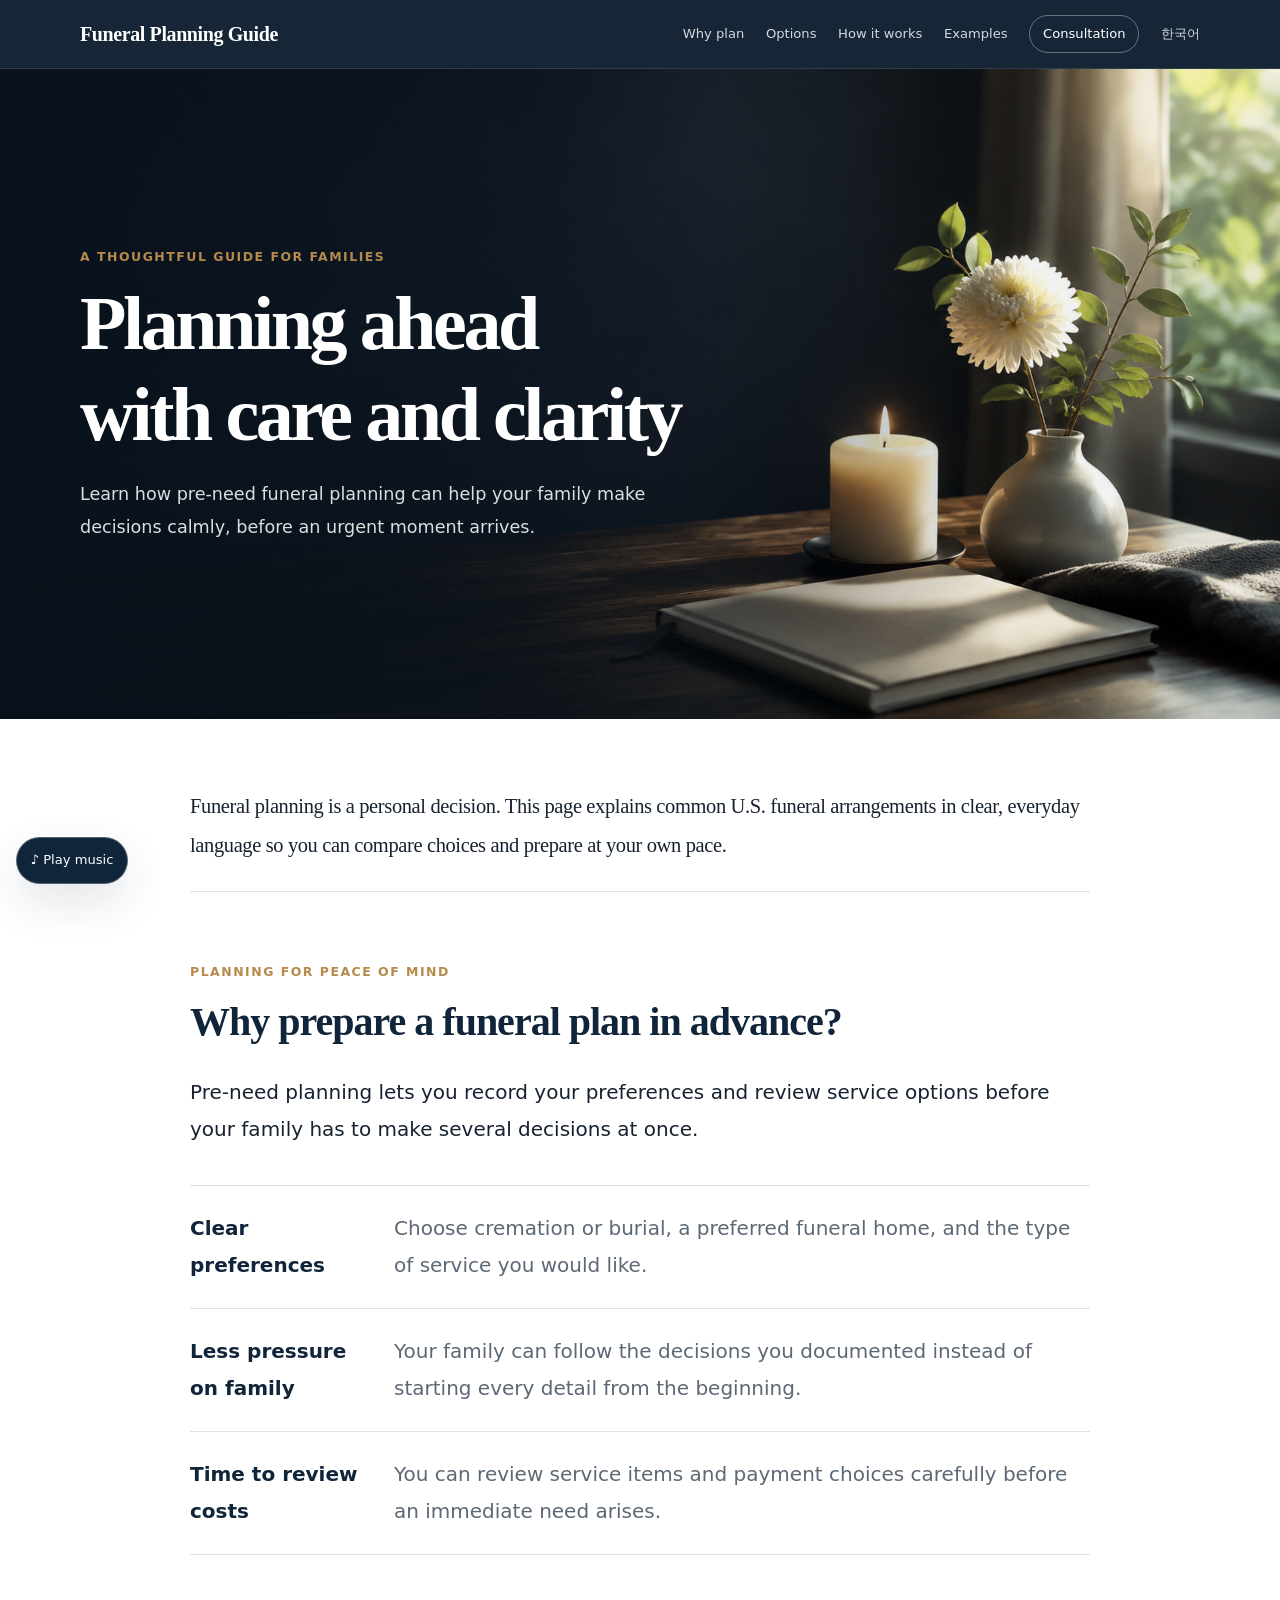
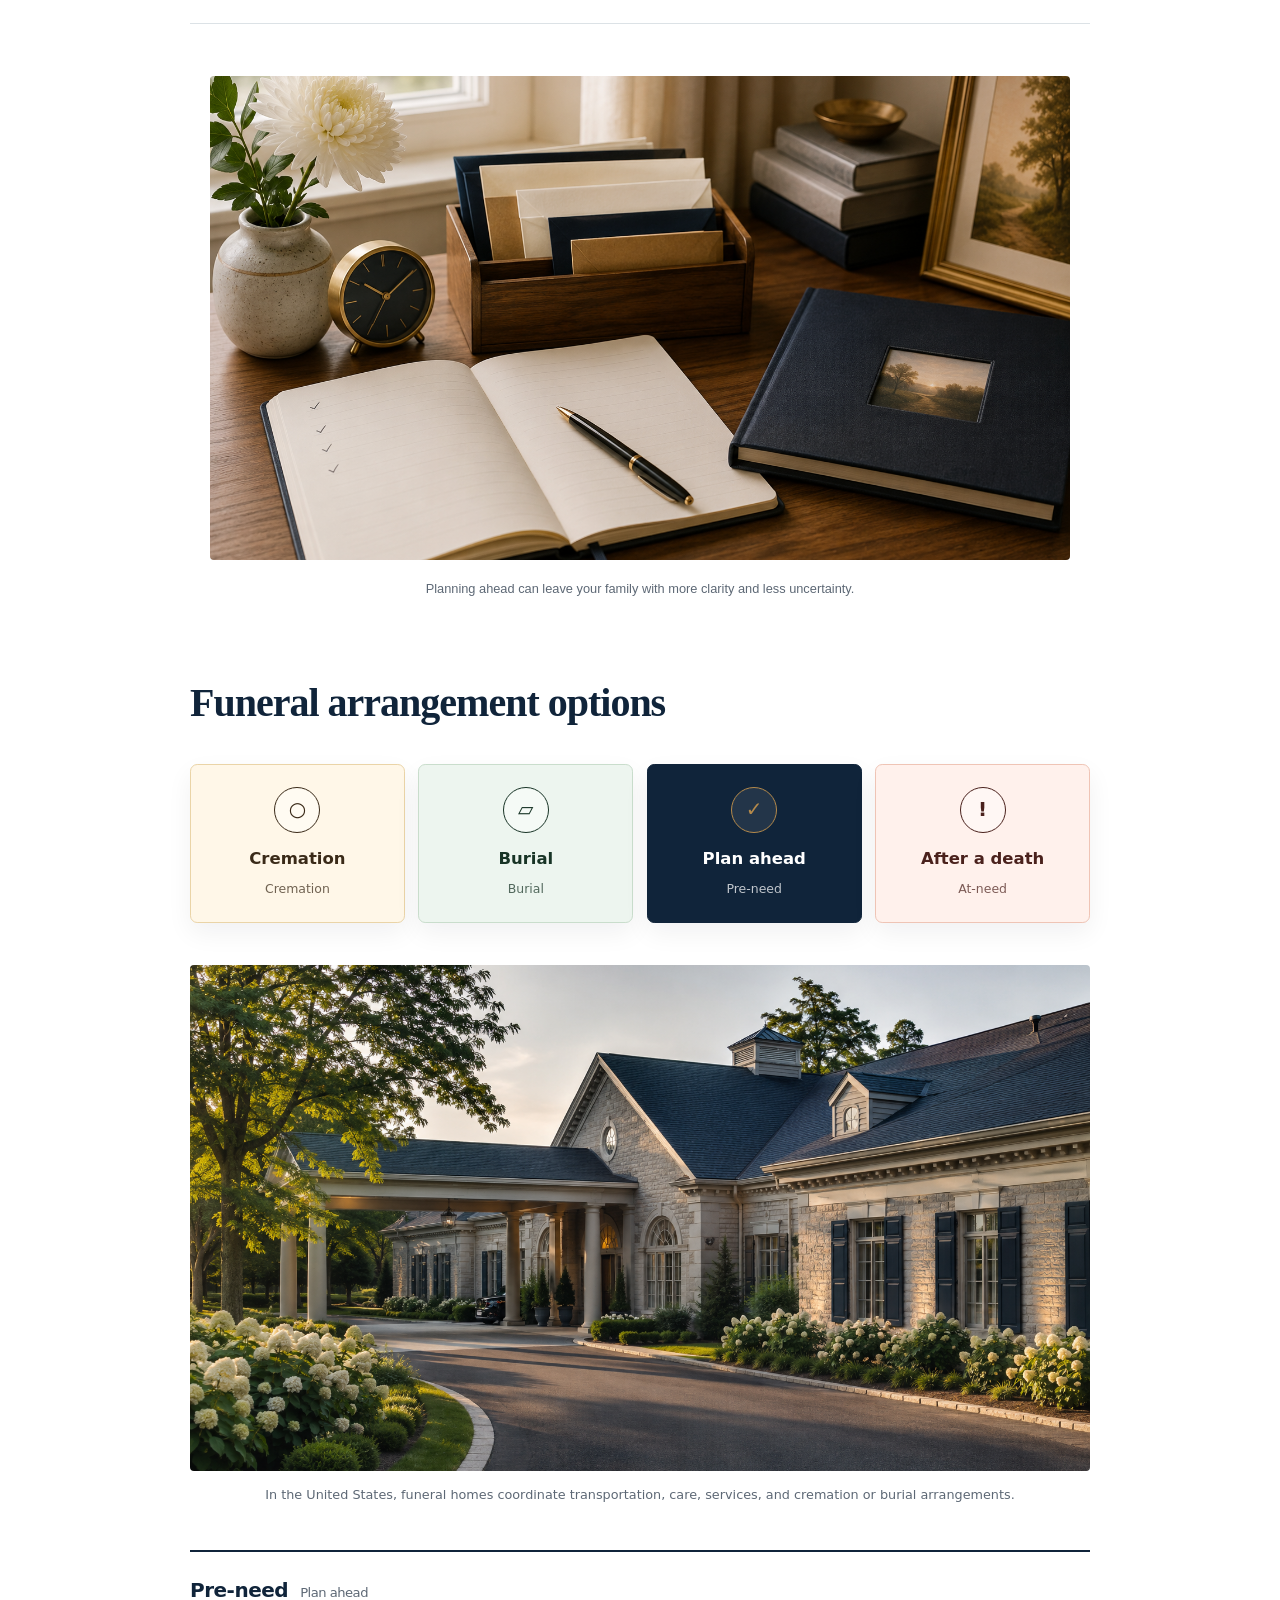
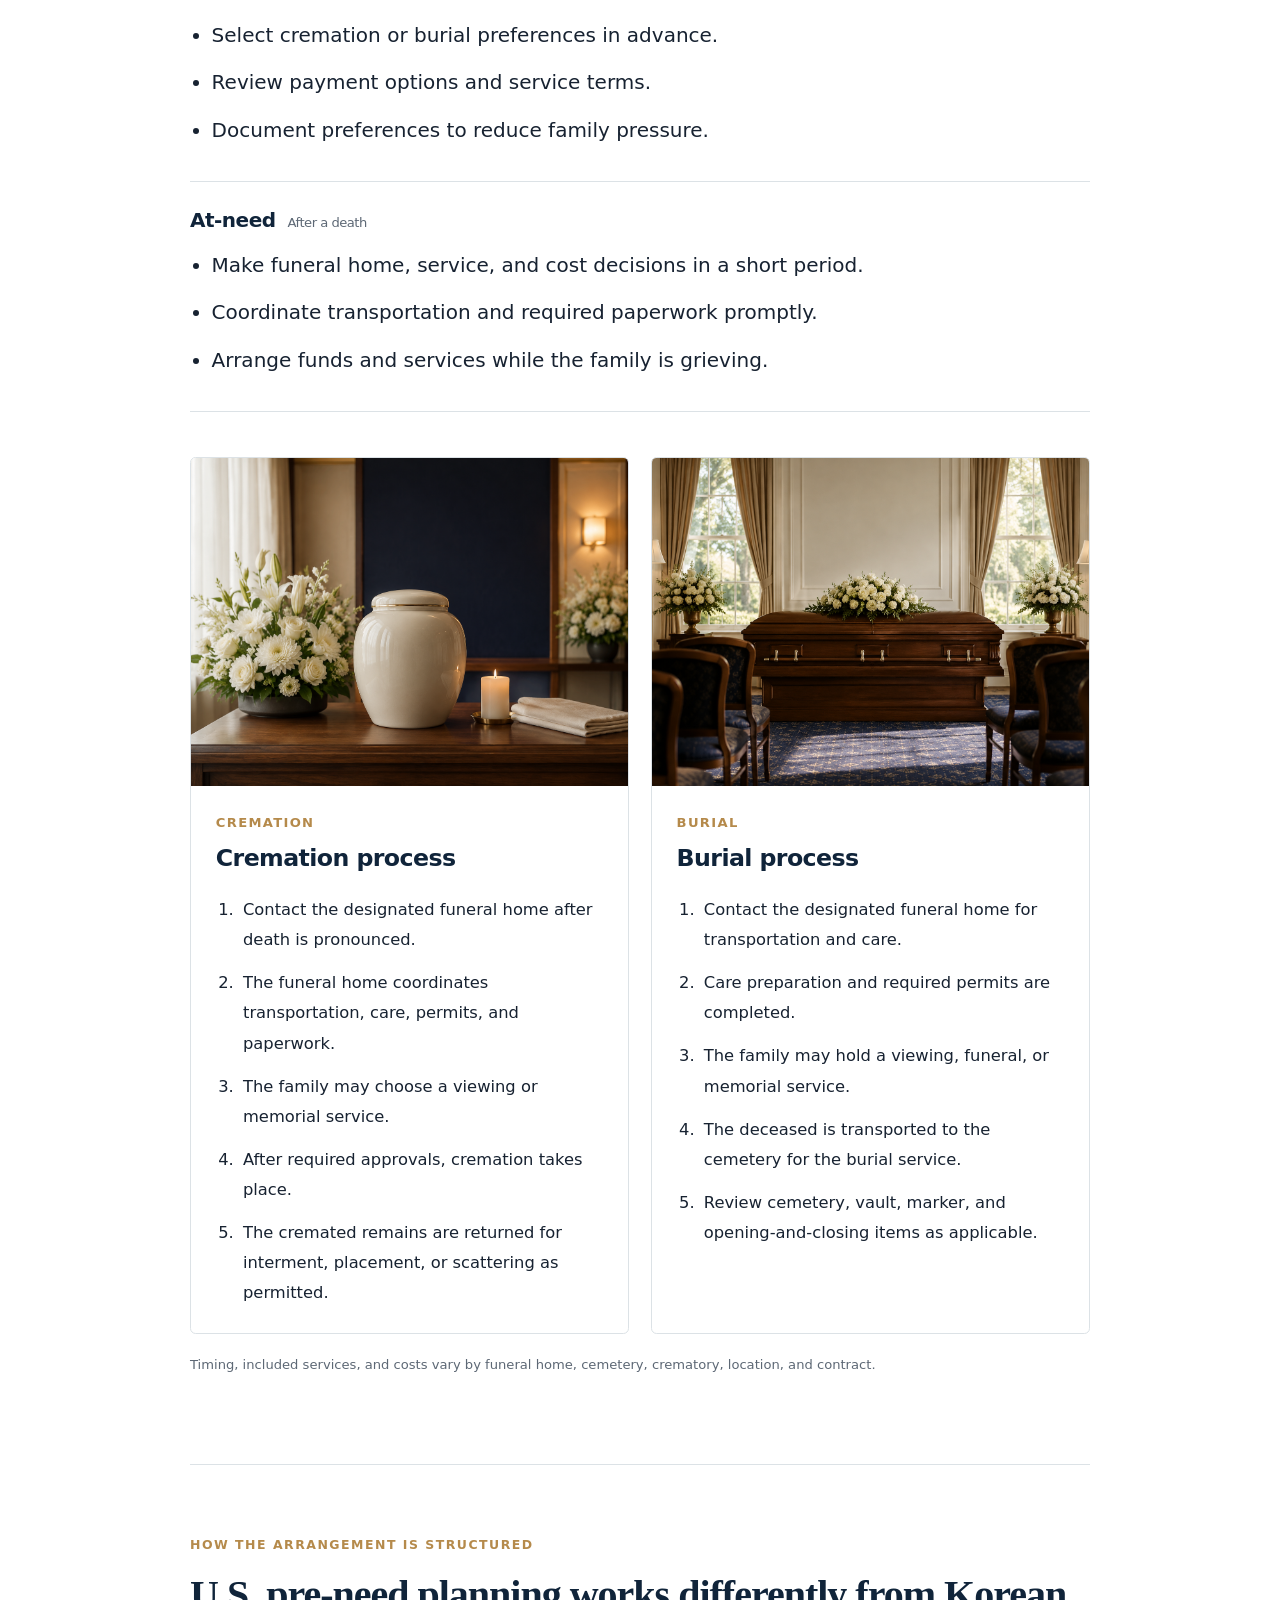
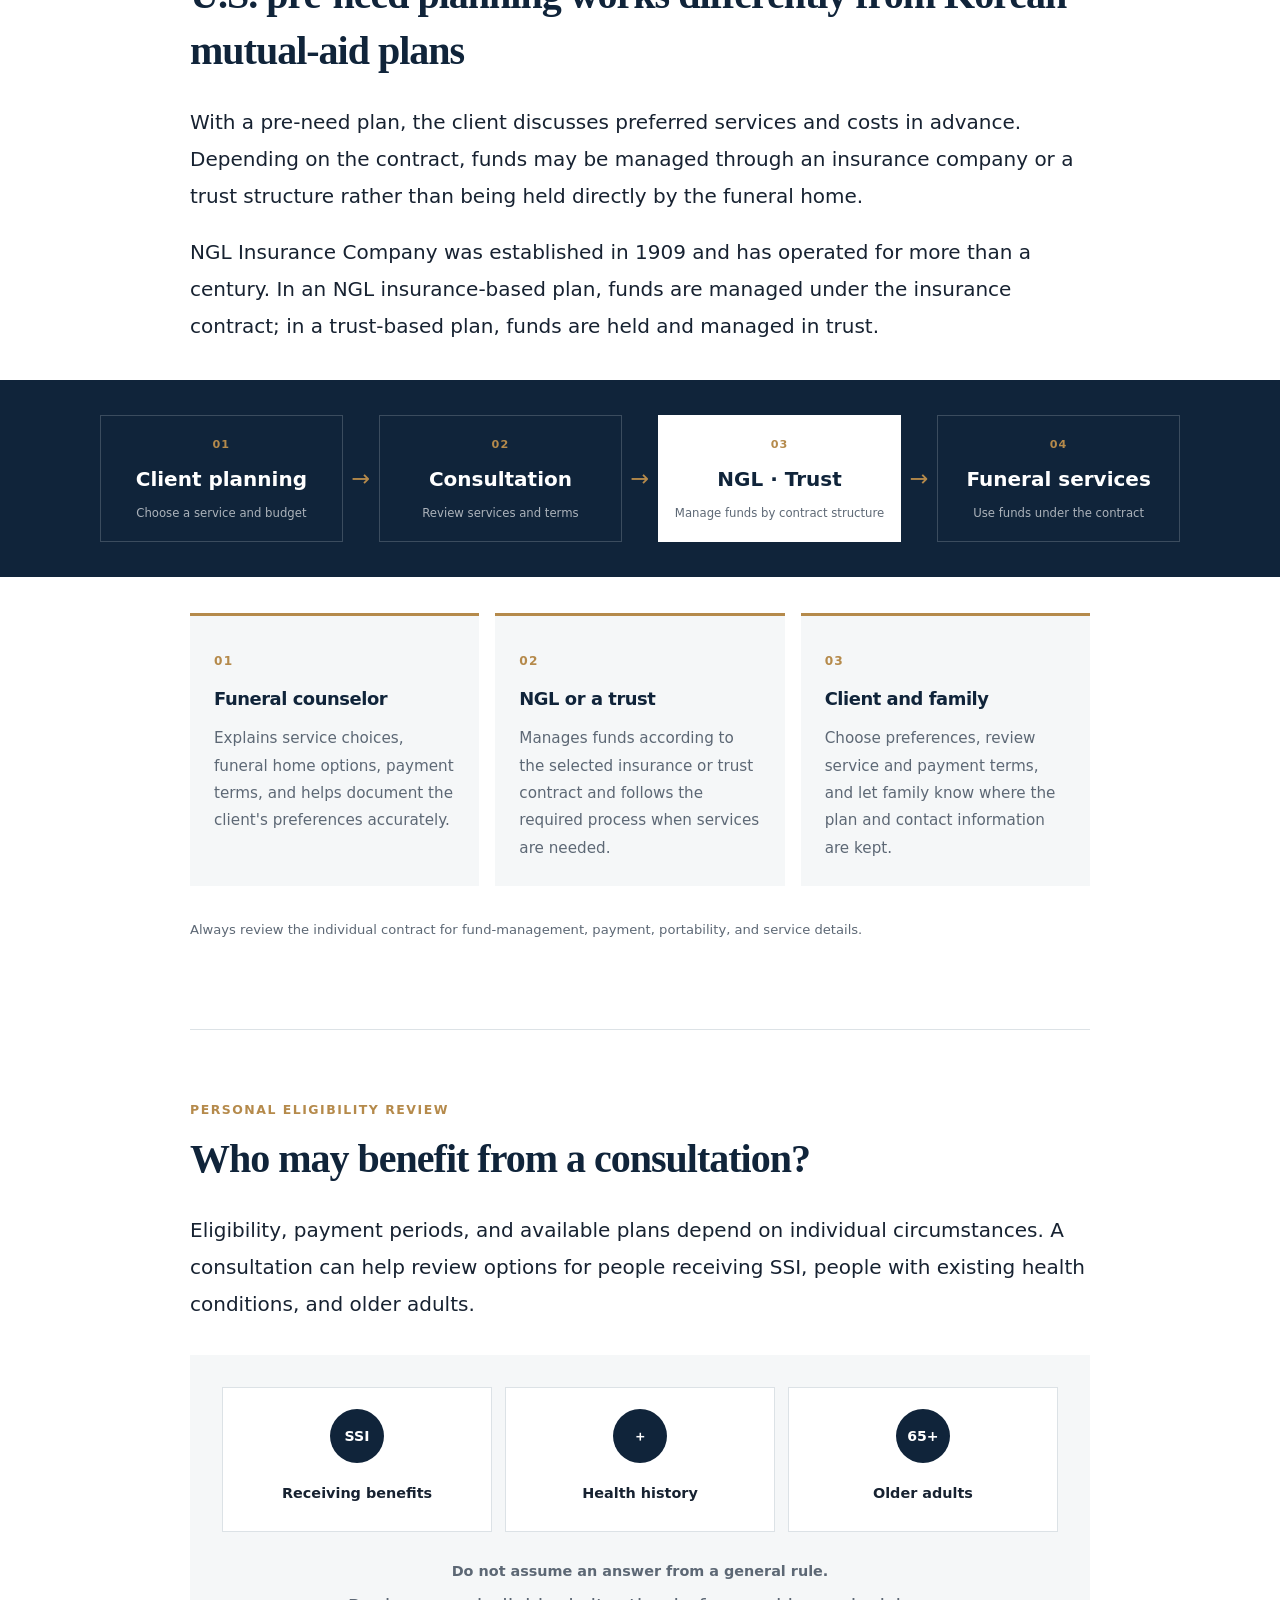
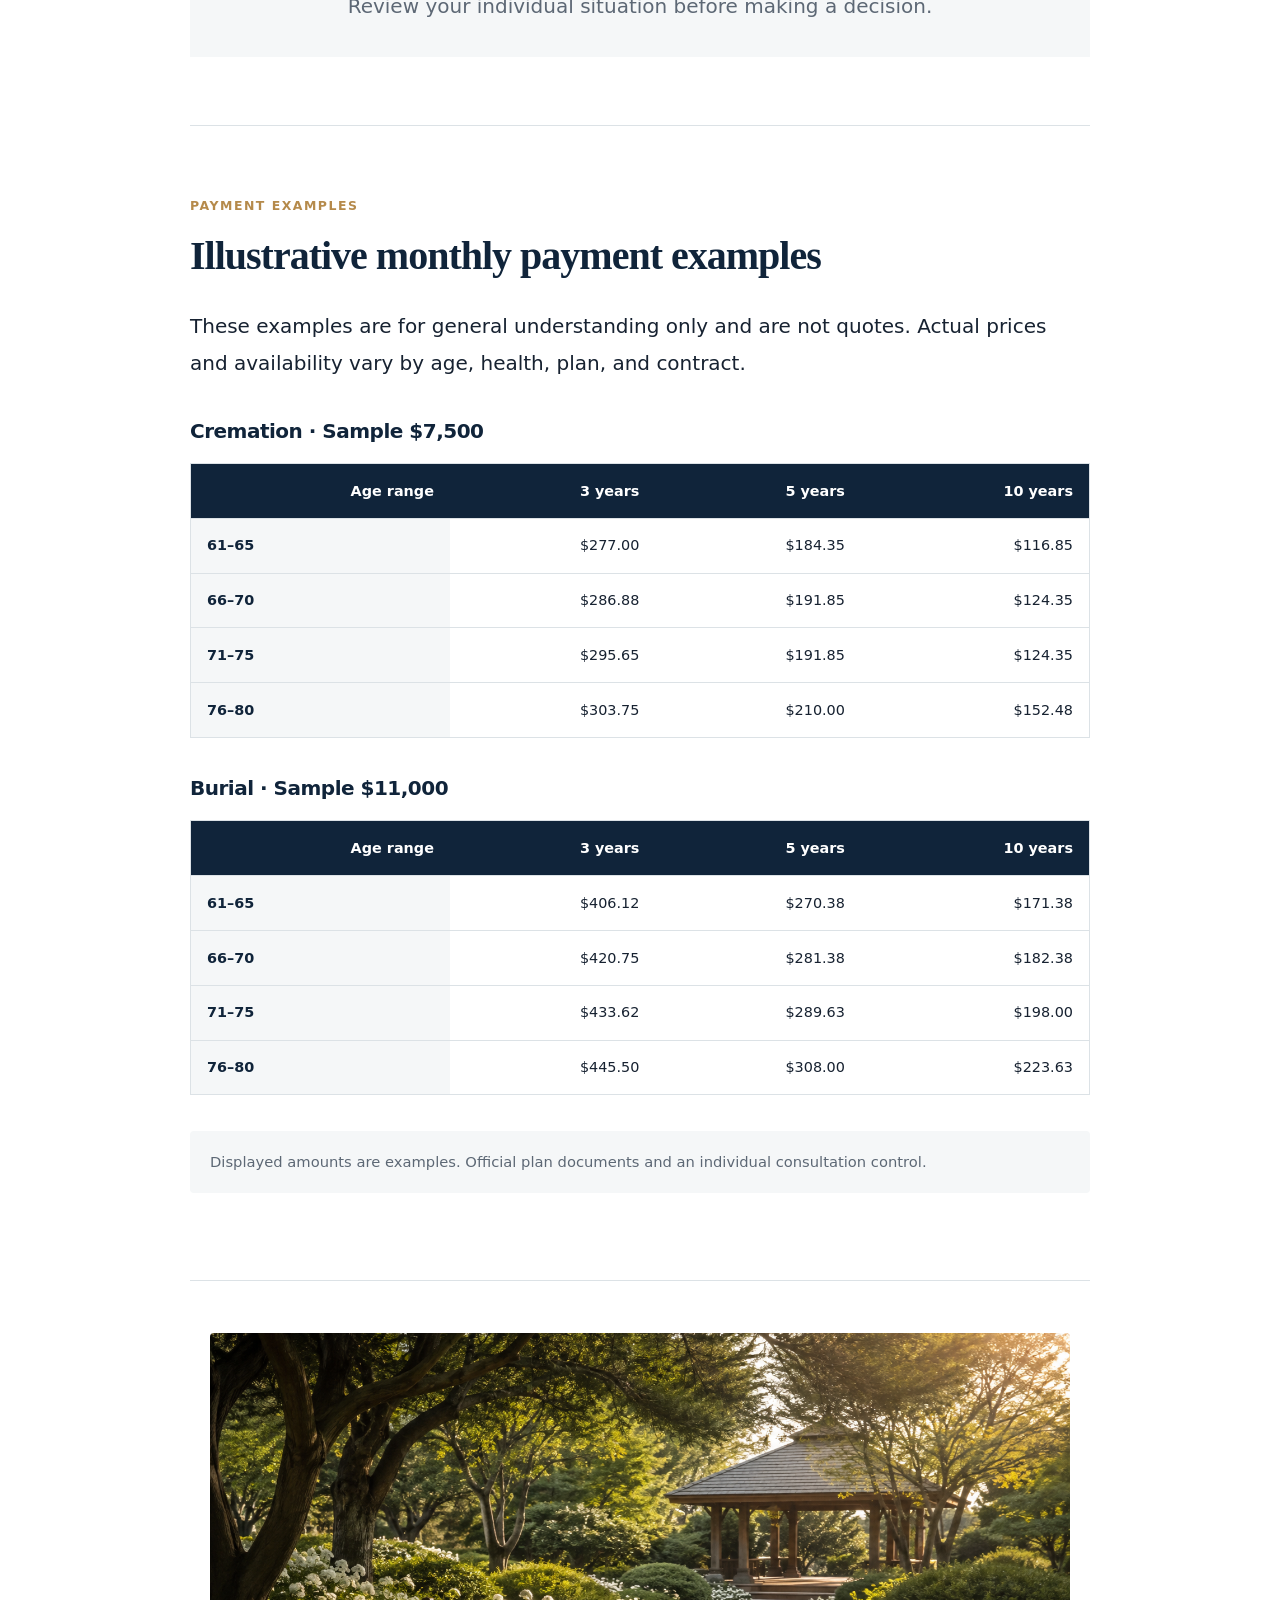
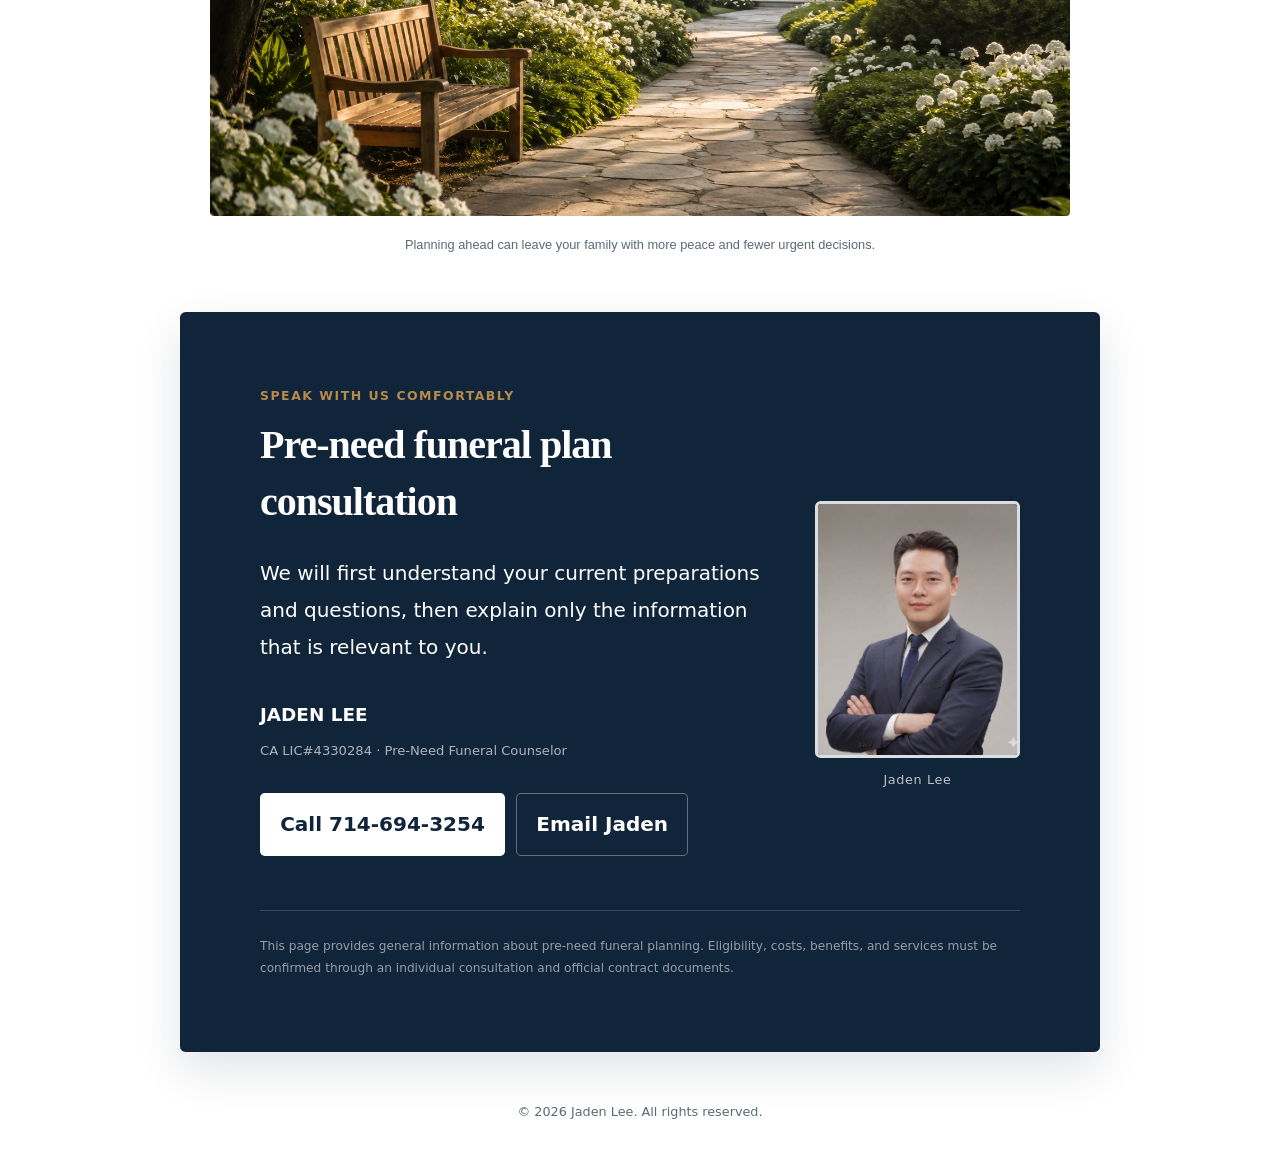
==== en/index.html @ 2730cc13 "Add files via upload" ====
<!doctype html>
<html lang="en">
<head>
  <meta charset="utf-8">
  <meta name="viewport" content="width=device-width, initial-scale=1">
  <meta name="description" content="A clear guide to pre-need funeral planning in the United States: options, process, estimated costs, and consultation.">
  <title>Pre-Need Funeral Planning Guide</title>
  <link rel="preconnect" href="https://fonts.googleapis.com">
  <link rel="preconnect" href="https://fonts.gstatic.com" crossorigin>
  <link href="https://fonts.googleapis.com/css2?family=Noto+Sans:wght@400;500;600;700&family=Noto+Serif:wght@600;700&display=swap" rel="stylesheet">
  <link rel="stylesheet" href="../assets/css/style.css">
  <script src="../assets/js/main.js" defer></script>
</head>
<body>
  <a class="skip-link" href="#main-content">Skip to content</a>
  <header class="site-header" data-header>
    <div class="header-inner">
      <a class="brand" href="#top" aria-label="Funeral planning guide home">Funeral Planning Guide</a>
      <button class="menu-button" type="button" aria-expanded="false" aria-controls="site-nav" data-menu-button><span class="sr-only">Open menu</span><span></span><span></span><span></span></button>
      <nav id="site-nav" class="site-nav" aria-label="Main navigation" data-nav>
        <a href="#why-prepare">Why plan</a><a href="#how-it-works">Options</a><a href="#system">How it works</a><a href="#pricing">Examples</a><a class="nav-contact" href="#contact">Consultation</a><a href="../" lang="ko">한국어</a>
      </nav>
    </div>
  </header>
  <main id="main-content">
    <article>
      <header class="hero" id="top">
        <img src="../assets/images/hero-remembrance.png" alt="A quiet tree-lined path in warm morning light">
        <div class="hero-shade"></div>
        <div class="hero-content"><p class="eyebrow">A thoughtful guide for families</p><h1>Planning ahead<br>with care and clarity</h1><p>Learn how pre-need funeral planning can help your family make decisions calmly, before an urgent moment arrives.</p></div>
      </header>
      <div class="article-body">
        <section class="intro"><p>Funeral planning is a personal decision. This page explains common U.S. funeral arrangements in clear, everyday language so you can compare choices and prepare at your own pace.</p></section>
        <section id="why-prepare" aria-labelledby="why-title">
          <p class="section-kicker">Planning for peace of mind</p><h2 id="why-title">Why prepare a funeral plan in advance?</h2>
          <p>Pre-need planning lets you record your preferences and review service options before your family has to make several decisions at once.</p>
          <div class="reason-list"><div><strong>Clear preferences</strong><p>Choose cremation or burial, a preferred funeral home, and the type of service you would like.</p></div><div><strong>Less pressure on family</strong><p>Your family can follow the decisions you documented instead of starting every detail from the beginning.</p></div><div><strong>Time to review costs</strong><p>You can review service items and payment choices carefully before an immediate need arises.</p></div></div>
        </section>
        <figure class="feature-image"><img src="../assets/images/planning-symbol.png" alt="A peaceful symbolic image representing thoughtful advance planning"><figcaption>Planning ahead can leave your family with more clarity and less uncertainty.</figcaption></figure>
        <section id="how-it-works" aria-labelledby="options-title">
          <h2 id="options-title">Funeral arrangement options</h2>
          <div class="method-visual" aria-label="Cremation, burial, pre-need, and at-need topics"><div class="method-item method-cremation"><span class="method-icon">○</span><strong>Cremation</strong><small>Cremation</small></div><div class="method-item method-burial"><span class="method-icon">▱</span><strong>Burial</strong><small>Burial</small></div><div class="method-item method-preneed"><span class="method-icon">✓</span><strong>Plan ahead</strong><small>Pre-need</small></div><div class="method-item method-atneed"><span class="method-icon">!</span><strong>After a death</strong><small>At-need</small></div></div>
          <figure class="section-image"><img src="../assets/images/funeral-home.png" alt="A U.S. funeral home exterior"><figcaption>In the United States, funeral homes coordinate transportation, care, services, and cremation or burial arrangements.</figcaption></figure>
          <div class="comparison" role="group" aria-label="Pre-need and at-need comparison"><div><h3>Pre-need <span>Plan ahead</span></h3><ul><li>Select cremation or burial preferences in advance.</li><li>Review payment options and service terms.</li><li>Document preferences to reduce family pressure.</li></ul></div><div><h3>At-need <span>After a death</span></h3><ul><li>Make funeral home, service, and cost decisions in a short period.</li><li>Coordinate transportation and required paperwork promptly.</li><li>Arrange funds and services while the family is grieving.</li></ul></div></div>
          <div class="service-options" aria-label="Cremation and burial procedures"><article class="service-card"><img src="../assets/images/cremation.png" alt="An urn with white flowers and candles"><div class="service-card-body"><p class="service-type">Cremation</p><h3>Cremation process</h3><ol class="procedure-list"><li>Contact the designated funeral home after death is pronounced.</li><li>The funeral home coordinates transportation, care, permits, and paperwork.</li><li>The family may choose a viewing or memorial service.</li><li>After required approvals, cremation takes place.</li><li>The cremated remains are returned for interment, placement, or scattering as permitted.</li></ol></div></article><article class="service-card"><img src="../assets/images/burial.png" alt="A funeral service room prepared for burial"><div class="service-card-body"><p class="service-type">Burial</p><h3>Burial process</h3><ol class="procedure-list"><li>Contact the designated funeral home for transportation and care.</li><li>Care preparation and required permits are completed.</li><li>The family may hold a viewing, funeral, or memorial service.</li><li>The deceased is transported to the cemetery for the burial service.</li><li>Review cemetery, vault, marker, and opening-and-closing items as applicable.</li></ol></div></article></div>
          <p class="source-note">Timing, included services, and costs vary by funeral home, cemetery, crematory, location, and contract.</p>
        </section>
        <section id="system" aria-labelledby="system-title">
          <p class="section-kicker">How the arrangement is structured</p><h2 id="system-title">U.S. pre-need planning works differently from Korean mutual-aid plans</h2>
          <p>With a pre-need plan, the client discusses preferred services and costs in advance. Depending on the contract, funds may be managed through an insurance company or a trust structure rather than being held directly by the funeral home.</p><p>NGL Insurance Company was established in 1909 and has operated for more than a century. In an NGL insurance-based plan, funds are managed under the insurance contract; in a trust-based plan, funds are held and managed in trust.</p>
          <div class="fund-flow" role="img" aria-label="Client planning, consultation, fund management, and funeral service flow"><div><span>01</span><strong>Client planning</strong><small>Choose a service and budget</small></div><i aria-hidden="true">→</i><div><span>02</span><strong>Consultation</strong><small>Review services and terms</small></div><i aria-hidden="true">→</i><div class="fund-center"><span>03</span><strong>NGL · Trust</strong><small>Manage funds by contract structure</small></div><i aria-hidden="true">→</i><div><span>04</span><strong>Funeral services</strong><small>Use funds under the contract</small></div></div>
          <div class="role-grid"><article><span>01</span><h3>Funeral counselor</h3><p>Explains service choices, funeral home options, payment terms, and helps document the client's preferences accurately.</p></article><article><span>02</span><h3>NGL or a trust</h3><p>Manages funds according to the selected insurance or trust contract and follows the required process when services are needed.</p></article><article><span>03</span><h3>Client and family</h3><p>Choose preferences, review service and payment terms, and let family know where the plan and contact information are kept.</p></article></div>
          <p class="source-note">Always review the individual contract for fund-management, payment, portability, and service details.</p>
        </section>
        <section id="eligibility" aria-labelledby="eligibility-title"><p class="section-kicker">Personal eligibility review</p><h2 id="eligibility-title">Who may benefit from a consultation?</h2><p>Eligibility, payment periods, and available plans depend on individual circumstances. A consultation can help review options for people receiving SSI, people with existing health conditions, and older adults.</p><div class="eligibility-visual"><div><span>SSI</span><strong>Receiving benefits</strong></div><div><span>＋</span><strong>Health history</strong></div><div><span>65+</span><strong>Older adults</strong></div><p><strong>Do not assume an answer from a general rule.</strong><br>Review your individual situation before making a decision.</p></div></section>
        <section id="pricing" aria-labelledby="pricing-title"><p class="section-kicker">Payment examples</p><h2 id="pricing-title">Illustrative monthly payment examples</h2><p>These examples are for general understanding only and are not quotes. Actual prices and availability vary by age, health, plan, and contract.</p><h3>Cremation · Sample $7,500</h3><div class="table-scroll"><table><thead><tr><th>Age range</th><th>3 years</th><th>5 years</th><th>10 years</th></tr></thead><tbody><tr><th>61–65</th><td>$277.00</td><td>$184.35</td><td>$116.85</td></tr><tr><th>66–70</th><td>$286.88</td><td>$191.85</td><td>$124.35</td></tr><tr><th>71–75</th><td>$295.65</td><td>$191.85</td><td>$124.35</td></tr><tr><th>76–80</th><td>$303.75</td><td>$210.00</td><td>$152.48</td></tr></tbody></table></div><h3>Burial · Sample $11,000</h3><div class="table-scroll"><table><thead><tr><th>Age range</th><th>3 years</th><th>5 years</th><th>10 years</th></tr></thead><tbody><tr><th>61–65</th><td>$406.12</td><td>$270.38</td><td>$171.38</td></tr><tr><th>66–70</th><td>$420.75</td><td>$281.38</td><td>$182.38</td></tr><tr><th>71–75</th><td>$433.62</td><td>$289.63</td><td>$198.00</td></tr><tr><th>76–80</th><td>$445.50</td><td>$308.00</td><td>$223.63</td></tr></tbody></table></div><p class="disclaimer">Displayed amounts are examples. Official plan documents and an individual consultation control.</p></section>
        <figure class="feature-image feature-image--closing"><img src="../assets/images/closing-garden.png" alt="A peaceful garden path and bench"><figcaption>Planning ahead can leave your family with more peace and fewer urgent decisions.</figcaption></figure>
        <section class="contact" id="contact" aria-labelledby="contact-title"><div class="contact-layout"><div class="contact-copy"><p class="section-kicker">Speak with us comfortably</p><h2 id="contact-title">Pre-need funeral plan consultation</h2><p>We will first understand your current preparations and questions, then explain only the information that is relevant to you.</p><p class="contact-name"><strong>JADEN LEE</strong><br><span>CA LIC#4330284 · Pre-Need Funeral Counselor</span></p><div class="contact-actions"><a class="button primary" href="tel:+17146943254">Call 714-694-3254</a><a class="button secondary" href="mailto:kincaredesk@gmail.com" data-email-action>Email Jaden</a></div><p class="contact-feedback" data-contact-feedback aria-live="polite"></p></div><figure class="agent-profile"><img src="../assets/images/profile-jaden.png" alt="Pre-need funeral counselor Jaden Lee"><figcaption>Jaden Lee</figcaption></figure></div><p class="legal">This page provides general information about pre-need funeral planning. Eligibility, costs, benefits, and services must be confirmed through an individual consultation and official contract documents.</p></section>
      </div>
    </article>
  </main>
  <footer class="site-footer"><p>© <span data-year></span> Jaden Lee. All rights reserved.</p></footer>
  <audio data-background-music preload="metadata" loop autoplay><source src="../assets/audio/background-music.mp3" type="audio/mpeg"></audio>
  <button class="music-toggle" type="button" data-music-toggle aria-pressed="false">♪ Play music</button><p class="music-feedback" data-music-feedback aria-live="polite"></p><button class="to-top" type="button" aria-label="Back to top" data-to-top>↑</button>
</body>
</html>
---- assets/css/style.css ----
:root {
  --ink: #172231;
  --muted: #5d6875;
  --navy: #10243a;
  --navy-soft: #1c3953;
  --gold: #b58a4b;
  --gold-pale: #f3eadc;
  --paper: #ffffff;
  --wash: #f5f7f8;
  --line: #dce2e6;
  --max: 900px;
  --shadow: 0 18px 45px rgba(16, 36, 58, .12);
}

* { box-sizing: border-box; }
html { scroll-behavior: smooth; scroll-padding-top: 84px; }
body {
  margin: 0;
  color: var(--ink);
  background: var(--paper);
  font-family: "Noto Sans KR", system-ui, sans-serif;
  font-size: 20px;
  line-height: 1.85;
  word-break: keep-all;
}
img { display: block; max-width: 100%; }
a { color: inherit; }
button, a { -webkit-tap-highlight-color: transparent; }
.sr-only {
  position: absolute;
  width: 1px;
  height: 1px;
  padding: 0;
  margin: -1px;
  overflow: hidden;
  clip: rect(0, 0, 0, 0);
  white-space: nowrap;
  border: 0;
}
.skip-link {
  position: fixed;
  left: 1rem;
  top: -5rem;
  z-index: 100;
  padding: .7rem 1rem;
  color: #fff;
  background: var(--navy);
  border-radius: .4rem;
}
.skip-link:focus { top: 1rem; }

.site-header {
  position: sticky;
  top: 0;
  z-index: 50;
  color: #fff;
  background: rgba(13, 30, 47, .96);
  border-bottom: 1px solid rgba(255, 255, 255, .1);
  backdrop-filter: blur(12px);
}
.header-inner {
  display: flex;
  align-items: center;
  justify-content: space-between;
  width: min(1120px, calc(100% - 40px));
  min-height: 68px;
  margin: 0 auto;
}
.brand {
  font-family: "Noto Serif KR", serif;
  font-weight: 700;
  text-decoration: none;
  letter-spacing: -.02em;
}
.site-nav { display: flex; align-items: center; gap: 1.35rem; }
.site-nav a { color: rgba(255, 255, 255, .82); font-size: .82rem; text-decoration: none; }
.site-nav a:hover, .site-nav a:focus-visible { color: #fff; }
.site-nav .nav-contact { padding: .35rem .8rem; color: #fff; border: 1px solid rgba(255,255,255,.35); border-radius: 999px; }
.menu-button { display: none; }

.hero {
  position: relative;
  min-height: 650px;
  display: grid;
  align-items: center;
  overflow: hidden;
  color: #fff;
  background: var(--navy);
}
.hero > img, .hero-shade { position: absolute; inset: 0; width: 100%; height: 100%; }
.hero > img { object-fit: cover; object-position: center; }
.hero-shade { background: linear-gradient(90deg, rgba(7, 18, 29, .84) 0%, rgba(7, 18, 29, .68) 42%, rgba(7, 18, 29, .05) 78%); }
.hero-content { position: relative; z-index: 1; width: min(1120px, calc(100% - 40px)); margin: 0 auto; }
.hero-content h1 {
  max-width: 700px;
  margin: .25rem 0 1.1rem;
  font-family: "Noto Serif KR", serif;
  font-size: clamp(2.75rem, 6vw, 4.75rem);
  line-height: 1.2;
  letter-spacing: -.045em;
}
.hero-content > p:last-child { max-width: 640px; margin: 0; color: rgba(255,255,255,.86); font-size: 1.1rem; line-height: 1.85; }
.eyebrow, .section-kicker { margin: 0 0 .65rem; color: var(--gold); font-size: .78rem; font-weight: 700; letter-spacing: .12em; text-transform: uppercase; }

.article-body { width: min(var(--max), calc(100% - 48px)); margin: 0 auto; }
.intro { margin: 0; padding: 4.25rem 0 .5rem; font-family: "Noto Serif KR", serif; font-size: 1.28rem; line-height: 1.9; letter-spacing: -.018em; }
section { padding: 4.25rem 0; border-bottom: 1px solid var(--line); scroll-margin-top: 92px; }
.hero { scroll-margin-top: 92px; }
h2, h3 { color: var(--navy); letter-spacing: -.025em; }
h2 { margin: 0 0 1.5rem; font-family: "Noto Serif KR", serif; font-size: clamp(2rem, 4vw, 2.5rem); line-height: 1.42; }
h3 { margin: 2.1rem 0 .85rem; font-size: 1.25rem; line-height: 1.55; }
p { margin: 0 0 1.15rem; }
ul, ol { margin: 1.25rem 0; padding-left: 1.35rem; }
li { margin-bottom: .65rem; }

.number-list { list-style: none; padding: 0; counter-reset: item; }
.number-list li { position: relative; padding: 1.15rem 0 1.15rem 3.4rem; border-top: 1px solid var(--line); counter-increment: item; }
.number-list li:last-child { border-bottom: 1px solid var(--line); }
.number-list li::before { content: counter(item, decimal-leading-zero); position: absolute; left: 0; top: 1.05rem; color: var(--gold); font-weight: 700; }
.number-list span { display: block; font-weight: 600; }
.number-list small { display: block; margin-top: .3rem; color: var(--muted); font-size: .88rem; }

.reason-list { margin-top: 2.3rem; }
.reason-list > div { display: grid; grid-template-columns: 180px 1fr; gap: 1.5rem; padding: 1.5rem 0; border-top: 1px solid var(--line); }
.reason-list > div:last-child { border-bottom: 1px solid var(--line); }
.reason-list strong { color: var(--navy); }
.reason-list p { margin: 0; color: var(--muted); }

.feature-image {
  width: min(1040px, calc(100% - 40px));
  margin: 3.25rem auto .5rem;
}
.feature-image img {
  width: 100%;
  aspect-ratio: 16 / 9;
  height: auto;
  object-fit: cover;
  object-position: center;
  border-radius: 4px;
}
.feature-image figcaption {
  max-width: 680px;
  margin: 1.1rem auto 0;
  color: var(--muted);
  font-family: "Noto Sans KR", sans-serif;
  font-size: .8rem;
  line-height: 1.7;
  text-align: center;
}
.feature-image--full { width: min(1040px, calc(100% - 40px)); }
.feature-image--full img { aspect-ratio: 16 / 9; height: auto; }
.section-image { width: 100%; margin: 2.4rem 0 2.8rem; }
.section-image img { width: 100%; aspect-ratio: 16 / 9; object-fit: cover; border-radius: 4px; }
.section-image figcaption { margin: .8rem 0 0; color: var(--muted); font-size: .8rem; line-height: 1.7; text-align: center; }

.comparison { margin-top: 2rem; border-top: 2px solid var(--navy); }
.comparison > div { padding: 1.4rem 0; border-bottom: 1px solid var(--line); }
.comparison h3 { margin: 0 0 .7rem; }
.comparison h3 span { margin-left: .35rem; color: var(--muted); font-size: .82rem; font-weight: 500; }
.comparison ul { margin: 0; }
.method-visual {
  display: grid;
  grid-template-columns: repeat(4, 1fr);
  gap: .85rem;
  margin: 2rem 0 2.6rem;
}
.method-visual > div {
  padding: 1.35rem .8rem;
  text-align: center;
  border: 1px solid transparent;
  border-radius: .45rem;
  box-shadow: 0 10px 26px rgba(5, 23, 42, .06);
}
.method-cremation {
  color: #3a2a18;
  background: #fff7e8;
  border-color: #ead4a7 !important;
}
.method-burial {
  color: #183426;
  background: #edf5ef;
  border-color: #c9ddcc !important;
}
.method-preneed {
  color: #fff;
  background: var(--navy);
  border-color: var(--navy) !important;
}
.method-atneed {
  color: #4a211c;
  background: #fff1ec;
  border-color: #efc4b5 !important;
}
.method-icon {
  display: grid;
  width: 46px;
  height: 46px;
  margin: 0 auto .7rem;
  place-items: center;
  color: currentColor;
  background: rgba(255, 255, 255, .42);
  border: 1.5px solid currentColor;
  border-radius: 50%;
  font-weight: 800;
}
.method-preneed .method-icon {
  color: var(--gold);
  background: rgba(255, 255, 255, .08);
}
.method-visual strong, .method-visual small { display: block; }
.method-visual strong { font-size: 1.03rem; }
.method-visual small { margin-top: .18rem; color: inherit; font-size: .78rem; opacity: .72; }
.method-preneed small { color: rgba(255,255,255,.74); opacity: 1; }
.service-options { display: grid; grid-template-columns: 1fr 1fr; gap: 1.35rem; margin: 2.8rem 0 1.2rem; }
.service-card { overflow: hidden; background: var(--paper); border: 1px solid var(--line); border-radius: .35rem; }
.service-card > img { width: 100%; aspect-ratio: 4 / 3; object-fit: cover; }
.service-card-body { padding: 1.55rem; }
.service-card .service-type { margin: 0 0 .3rem; color: var(--gold); font-size: .82rem; font-weight: 700; letter-spacing: .1em; text-transform: uppercase; }
.service-card h3 { margin: 0 0 1.15rem; font-size: 1.48rem; }
.procedure-list { margin: 0; padding-left: 1.45rem; font-size: 1.02rem; line-height: 1.85; }
.procedure-list li { padding-left: .25rem; margin-bottom: .8rem; }
.procedure-list li:last-child { margin-bottom: 0; }
.callout { margin-top: 3rem; padding: 2rem; background: var(--gold-pale); border-left: 4px solid var(--gold); }
.callout h3 { margin-top: 0; }
.callout p:last-child { margin-bottom: 0; }

.check-list { list-style: none; padding: 0; }
.check-list li { position: relative; padding-left: 1.8rem; }
.check-list li::before { content: "✓"; position: absolute; left: 0; top: 0; color: var(--gold); font-weight: 700; }
.note, .disclaimer { margin-top: 2rem; padding: 1.15rem 1.25rem; color: var(--muted); background: var(--wash); border-radius: .25rem; font-size: .92rem; line-height: 1.75; }
.flow-list { list-style: none; margin: 2rem 0; padding: 0; }
.flow-list li { display: flex; gap: 1rem; padding: 1.3rem 0; border-top: 1px solid var(--line); }
.flow-list li:last-child { border-bottom: 1px solid var(--line); }
.flow-list li > span { display: grid; flex: 0 0 34px; width: 34px; height: 34px; place-items: center; color: #fff; background: var(--navy); border-radius: 50%; font-size: .85rem; font-weight: 700; }
.flow-list strong { display: block; margin-bottom: .2rem; color: var(--navy); }
.flow-list p { margin: 0; color: var(--muted); }
.fund-flow { display: grid; grid-template-columns: 1fr auto 1fr auto 1fr auto 1fr; align-items: stretch; gap: .55rem; margin: 2.2rem calc(50% - 50vw); padding: 2.2rem max(20px, calc((100vw - 1080px) / 2)); color: #fff; background: var(--navy); }
.fund-flow > div { min-width: 0; padding: 1.2rem .75rem; text-align: center; border: 1px solid rgba(255,255,255,.18); }
.fund-flow > i { align-self: center; color: var(--gold); font-size: 1.4rem; font-style: normal; }
.fund-flow span, .fund-flow strong, .fund-flow small { display: block; }
.fund-flow span { color: var(--gold); font-size: .7rem; font-weight: 700; letter-spacing: .1em; }
.fund-flow strong { margin: .35rem 0; }
.fund-flow small { color: rgba(255,255,255,.65); font-size: .73rem; line-height: 1.55; }
.fund-flow .fund-center { color: var(--navy); background: #fff; }
.fund-flow .fund-center small { color: var(--muted); }
.role-grid { display: grid; grid-template-columns: repeat(3, 1fr); gap: 1rem; margin: 2rem 0; }
.role-grid article { padding: 1.5rem; background: var(--wash); border-top: 3px solid var(--gold); }
.role-grid span { color: var(--gold); font-size: .76rem; font-weight: 800; letter-spacing: .1em; }
.role-grid h3 { margin: .55rem 0 .75rem; font-size: 1.12rem; }
.role-grid p { margin: 0; color: var(--muted); font-size: .95rem; line-height: 1.8; }
.source-note { color: var(--muted); font-size: .82rem; }
.eligibility-visual { display: grid; grid-template-columns: repeat(3, 1fr); gap: .8rem; margin-top: 2rem; padding: 2rem; background: var(--wash); }
.eligibility-visual > div { padding: 1.3rem .7rem; text-align: center; background: #fff; border: 1px solid var(--line); }
.eligibility-visual span { display: grid; width: 54px; height: 54px; margin: 0 auto .65rem; place-items: center; color: #fff; background: var(--navy); border-radius: 50%; font-size: .88rem; font-weight: 700; }
.eligibility-visual strong { font-size: .9rem; }
.eligibility-visual p { grid-column: 1 / -1; margin: .4rem 0 0; color: var(--muted); text-align: center; }
.feature-image--closing { margin-bottom: 3.5rem; }

.table-scroll { margin: 1rem 0 2.2rem; overflow-x: auto; border: 1px solid var(--line); }
table { width: 100%; min-width: 620px; border-collapse: collapse; font-size: .9rem; text-align: right; }
th, td { padding: .85rem 1rem; border-bottom: 1px solid var(--line); white-space: nowrap; }
thead th { color: #fff; background: var(--navy); font-weight: 600; }
tbody th { color: var(--navy); background: var(--wash); text-align: left; }
tbody tr:last-child th, tbody tr:last-child td { border-bottom: 0; }
.service-line { display: flex; flex-wrap: wrap; gap: .55rem; margin-top: 2rem; }
.service-line span { padding: .45rem .85rem; color: var(--navy); background: var(--wash); border: 1px solid var(--line); border-radius: 999px; font-size: .9rem; }

.contact { width: min(920px, calc(100vw - 40px)); margin: 2rem 50% 0; padding: 4.5rem min(7vw, 5rem); color: #fff; background: var(--navy); border: 0; border-radius: .35rem; transform: translateX(-50%); box-shadow: var(--shadow); }
.contact h2 { color: #fff; }
.contact > p:not(.section-kicker):not(.legal):not(.contact-name) { color: rgba(255,255,255,.78); }
.contact-layout { display: grid; grid-template-columns: minmax(0, 1fr) 205px; align-items: center; gap: 2.5rem; }
.contact-name { margin-top: 2rem; font-size: 1.15rem; }
.contact-name span { color: rgba(255,255,255,.66); font-size: .82rem; }
.contact-actions { display: flex; flex-wrap: wrap; gap: .7rem; margin: 1.7rem 0 2.3rem; }
.contact-feedback { min-height: 1.45rem; margin: -1.6rem 0 1.2rem; color: rgba(255,255,255,.74); font-size: .82rem; }
.agent-profile { margin: 0; text-align: center; }
.agent-profile img { display: block; width: 100%; aspect-ratio: 4 / 5; object-fit: cover; object-position: center top; border: 3px solid rgba(255,255,255,.85); border-radius: .35rem; }
.agent-profile figcaption { margin-top: .65rem; color: rgba(255,255,255,.72); font-size: .8rem; letter-spacing: .05em; }
.button { display: inline-flex; align-items: center; justify-content: center; min-height: 54px; padding: .75rem 1.2rem; border: 1px solid transparent; border-radius: .3rem; font-weight: 700; text-decoration: none; }
.button.primary { color: var(--navy); background: #fff; }
.button.secondary { color: #fff; border-color: rgba(255,255,255,.35); }
.legal { margin: 0; padding-top: 1.5rem; color: rgba(255,255,255,.56); border-top: 1px solid rgba(255,255,255,.17); font-size: .76rem; }
.site-footer { padding: 3rem 1rem; color: var(--muted); font-size: .8rem; text-align: center; }
.site-footer p { margin: 0; }
.to-top { position: fixed; right: 1rem; bottom: 1rem; z-index: 30; width: 44px; height: 44px; color: #fff; background: var(--navy); border: 0; border-radius: 50%; box-shadow: var(--shadow); cursor: pointer; opacity: 0; pointer-events: none; transform: translateY(8px); transition: .2s ease; }
.to-top.is-visible { opacity: 1; pointer-events: auto; transform: none; }
.music-toggle { position: fixed; left: 1rem; bottom: 1rem; z-index: 30; min-height: 44px; padding: .65rem .85rem; color: #fff; background: var(--navy); border: 1px solid rgba(255,255,255,.28); border-radius: 999px; box-shadow: var(--shadow); cursor: pointer; font: inherit; font-size: .82rem; }
.music-toggle.is-playing { color: var(--navy); background: #fff; border-color: var(--gold); }
.music-feedback { position: fixed; left: 1rem; bottom: 4.2rem; z-index: 30; max-width: min(280px, calc(100vw - 32px)); margin: 0; padding: .55rem .7rem; color: #fff; background: rgba(13,30,47,.92); border-radius: .25rem; font-size: .76rem; line-height: 1.5; opacity: 0; pointer-events: none; transition: opacity .2s ease; }
.music-feedback.is-visible { opacity: 1; }

:focus-visible { outline: 3px solid #d5a75f; outline-offset: 3px; }

@media (max-width: 760px) {
  body { font-size: 19px; line-height: 1.82; }
  .header-inner { width: calc(100% - 32px); }
  .menu-button { display: grid; gap: 4px; padding: .65rem; background: transparent; border: 0; }
  .menu-button span:not(.sr-only) { display: block; width: 22px; height: 2px; background: #fff; transition: .2s ease; }
  .site-nav { position: absolute; left: 0; right: 0; top: 68px; display: none; flex-direction: column; align-items: stretch; gap: 0; padding: .4rem 20px 1rem; background: rgba(13, 30, 47, .98); }
  .site-nav.is-open { display: flex; }
  .site-nav a { padding: .7rem 0; border-bottom: 1px solid rgba(255,255,255,.1); }
  .site-nav .nav-contact { margin-top: .5rem; text-align: center; }
  .hero { min-height: 520px; align-items: end; }
  .hero > img { object-position: 64% center; }
  .hero-shade { background: linear-gradient(0deg, rgba(7,18,29,.93) 0%, rgba(7,18,29,.7) 46%, rgba(7,18,29,.15) 100%); }
  .hero-content { width: calc(100% - 36px); padding-bottom: 3.25rem; }
  .hero-content h1 { font-size: 2.35rem; line-height: 1.3; }
  .hero-content > p:last-child { font-size: 1rem; line-height: 1.82; }
  .article-body { width: calc(100% - 36px); }
  .intro { padding-top: 3.25rem; font-size: 1.15rem; line-height: 1.88; }
  h2 { font-size: 1.85rem; line-height: 1.5; }
  h3 { font-size: 1.18rem; line-height: 1.55; }
  section { padding: 3.25rem 0; }
  .reason-list > div { grid-template-columns: 1fr; gap: .3rem; }
  .feature-image, .feature-image--full { width: calc(100% - 20px); margin-top: 2.75rem; }
  .feature-image img, .feature-image--full img { aspect-ratio: 4 / 3; height: auto; }
  .feature-image figcaption { width: calc(100% - 24px); margin-top: .8rem; font-size: .78rem; line-height: 1.65; }
  .section-image { margin: 2rem 0 2.3rem; }
  .section-image img { aspect-ratio: 4 / 3; }
  .section-image figcaption { font-size: .76rem; }
  .method-visual { grid-template-columns: 1fr 1fr; gap: .75rem; margin: 1.75rem 0 2.15rem; }
  .method-visual > div { padding: 1.18rem .65rem; }
  .method-icon { width: 44px; height: 44px; }
  .fund-flow { grid-template-columns: 1fr; margin-left: -20px; margin-right: -20px; }
  .fund-flow > i { transform: rotate(90deg); text-align: center; }
  .role-grid { grid-template-columns: 1fr; gap: .8rem; }
  .role-grid article { padding: 1.35rem; }
  .eligibility-visual { grid-template-columns: 1fr; padding: 1rem; }
  .eligibility-visual p { grid-column: 1; }
  .number-list li { padding-top: 1.3rem; padding-bottom: 1.3rem; }
  .callout { padding: 1.4rem; }
  .contact { padding: 3rem 1.4rem; }
  .contact-layout { grid-template-columns: 1fr; gap: 1.6rem; }
  .agent-profile { width: min(220px, 68vw); margin: 0 auto; }
  .contact-actions { display: grid; }
  .button { min-height: 58px; font-size: 1rem; }
  .service-line { gap: .65rem; }
  .service-line span { padding: .55rem .9rem; font-size: .88rem; }
  .service-options { grid-template-columns: 1fr; gap: 1.5rem; margin-top: 2.3rem; }
  .service-card-body { padding: 1.35rem; }
  .procedure-list { font-size: 1rem; line-height: 1.85; }
}

@media (max-width: 390px) {
  body { font-size: 18px; }
  .article-body { width: calc(100% - 30px); }
  .hero-content { width: calc(100% - 30px); }
  h2 { font-size: 1.7rem; }
  .contact { width: calc(100vw - 20px); padding: 2.5rem 1.1rem; }
}

@media (prefers-reduced-motion: reduce) {
  html { scroll-behavior: auto; }
  *, *::before, *::after { transition-duration: .01ms !important; animation-duration: .01ms !important; animation-iteration-count: 1 !important; }
}
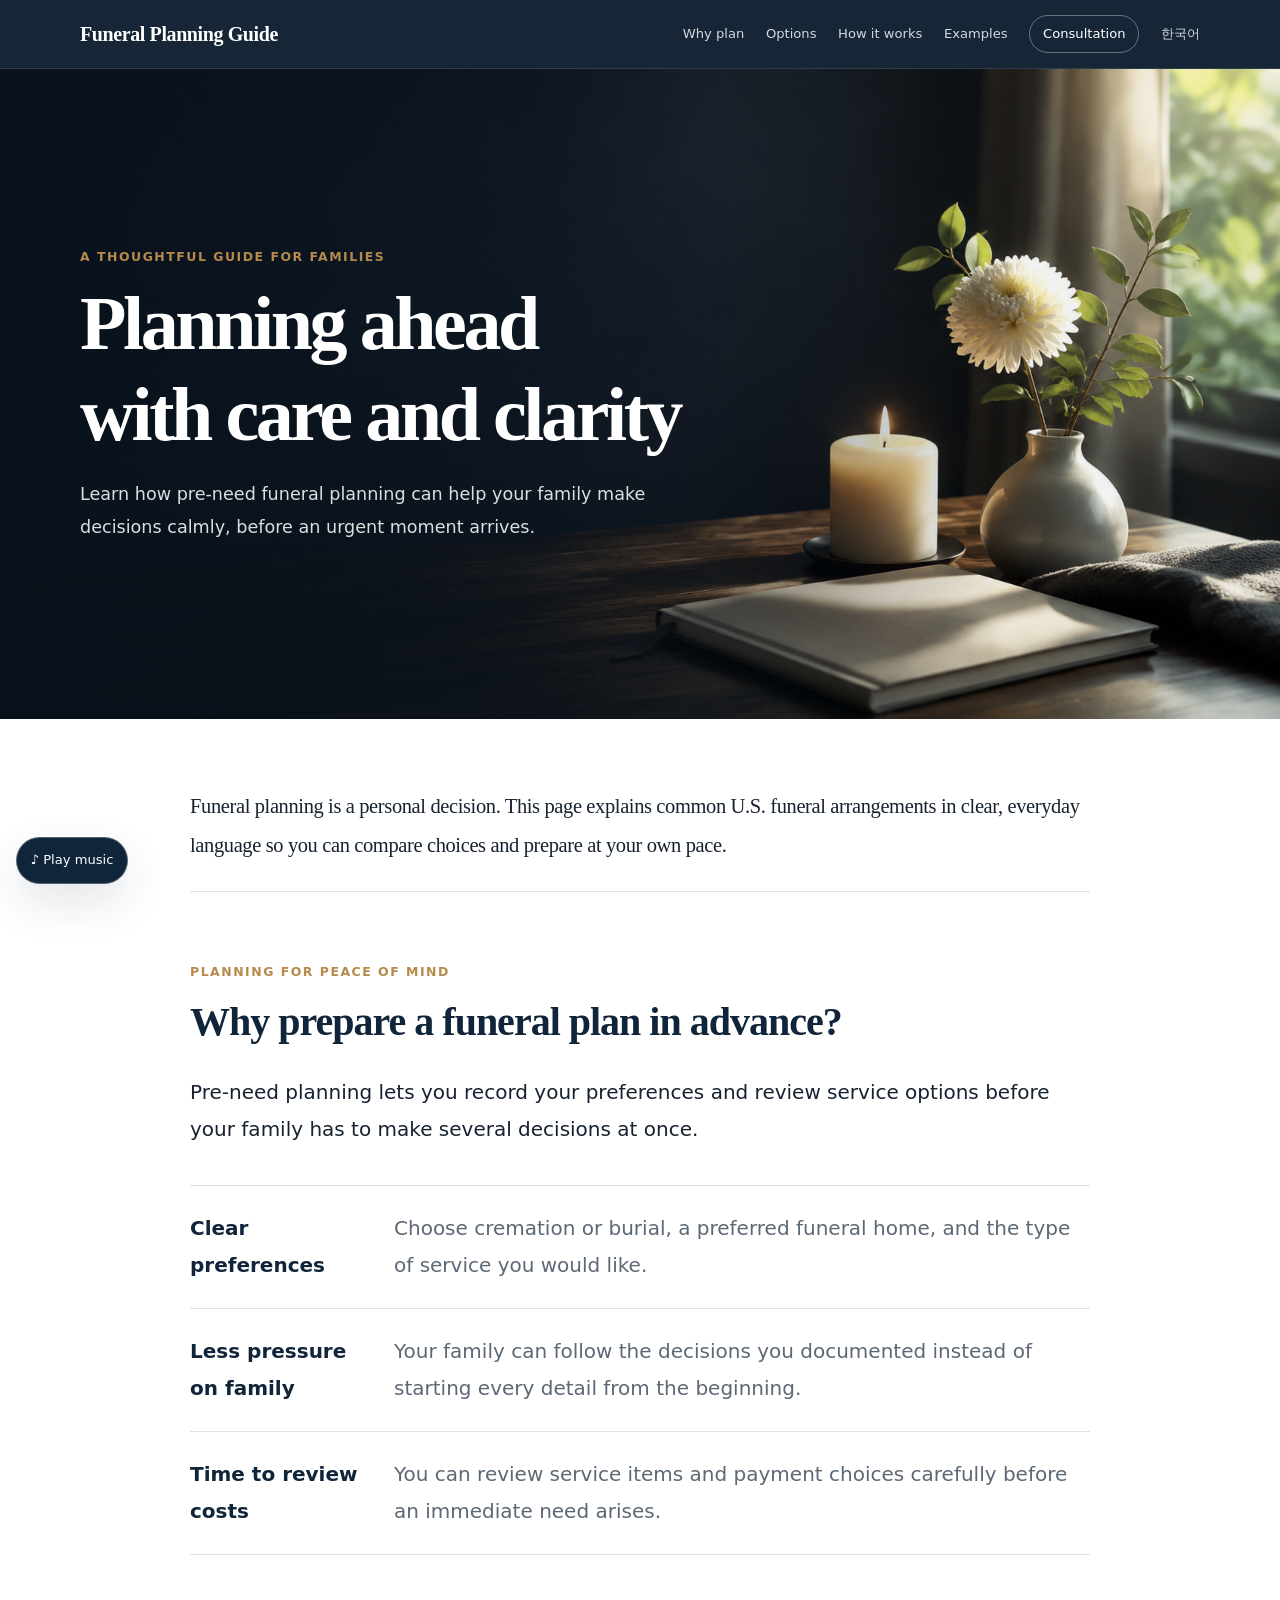
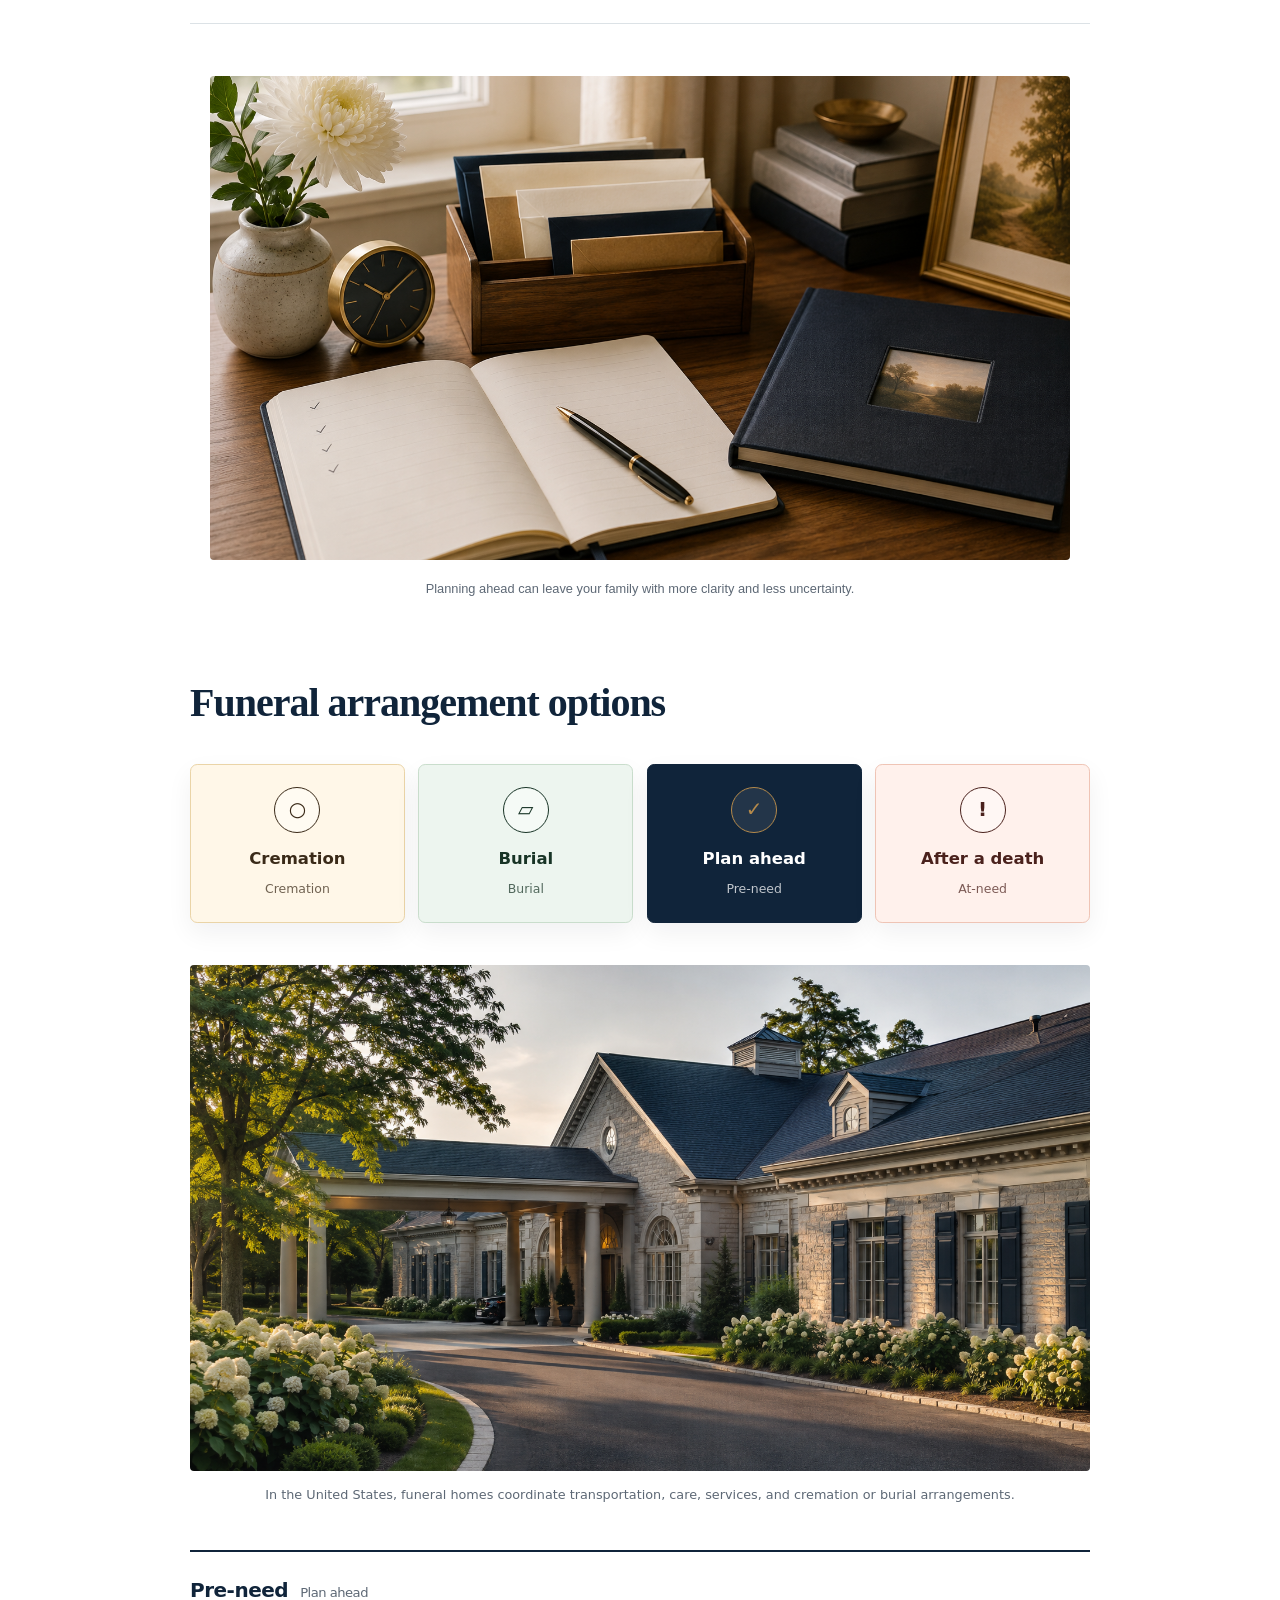
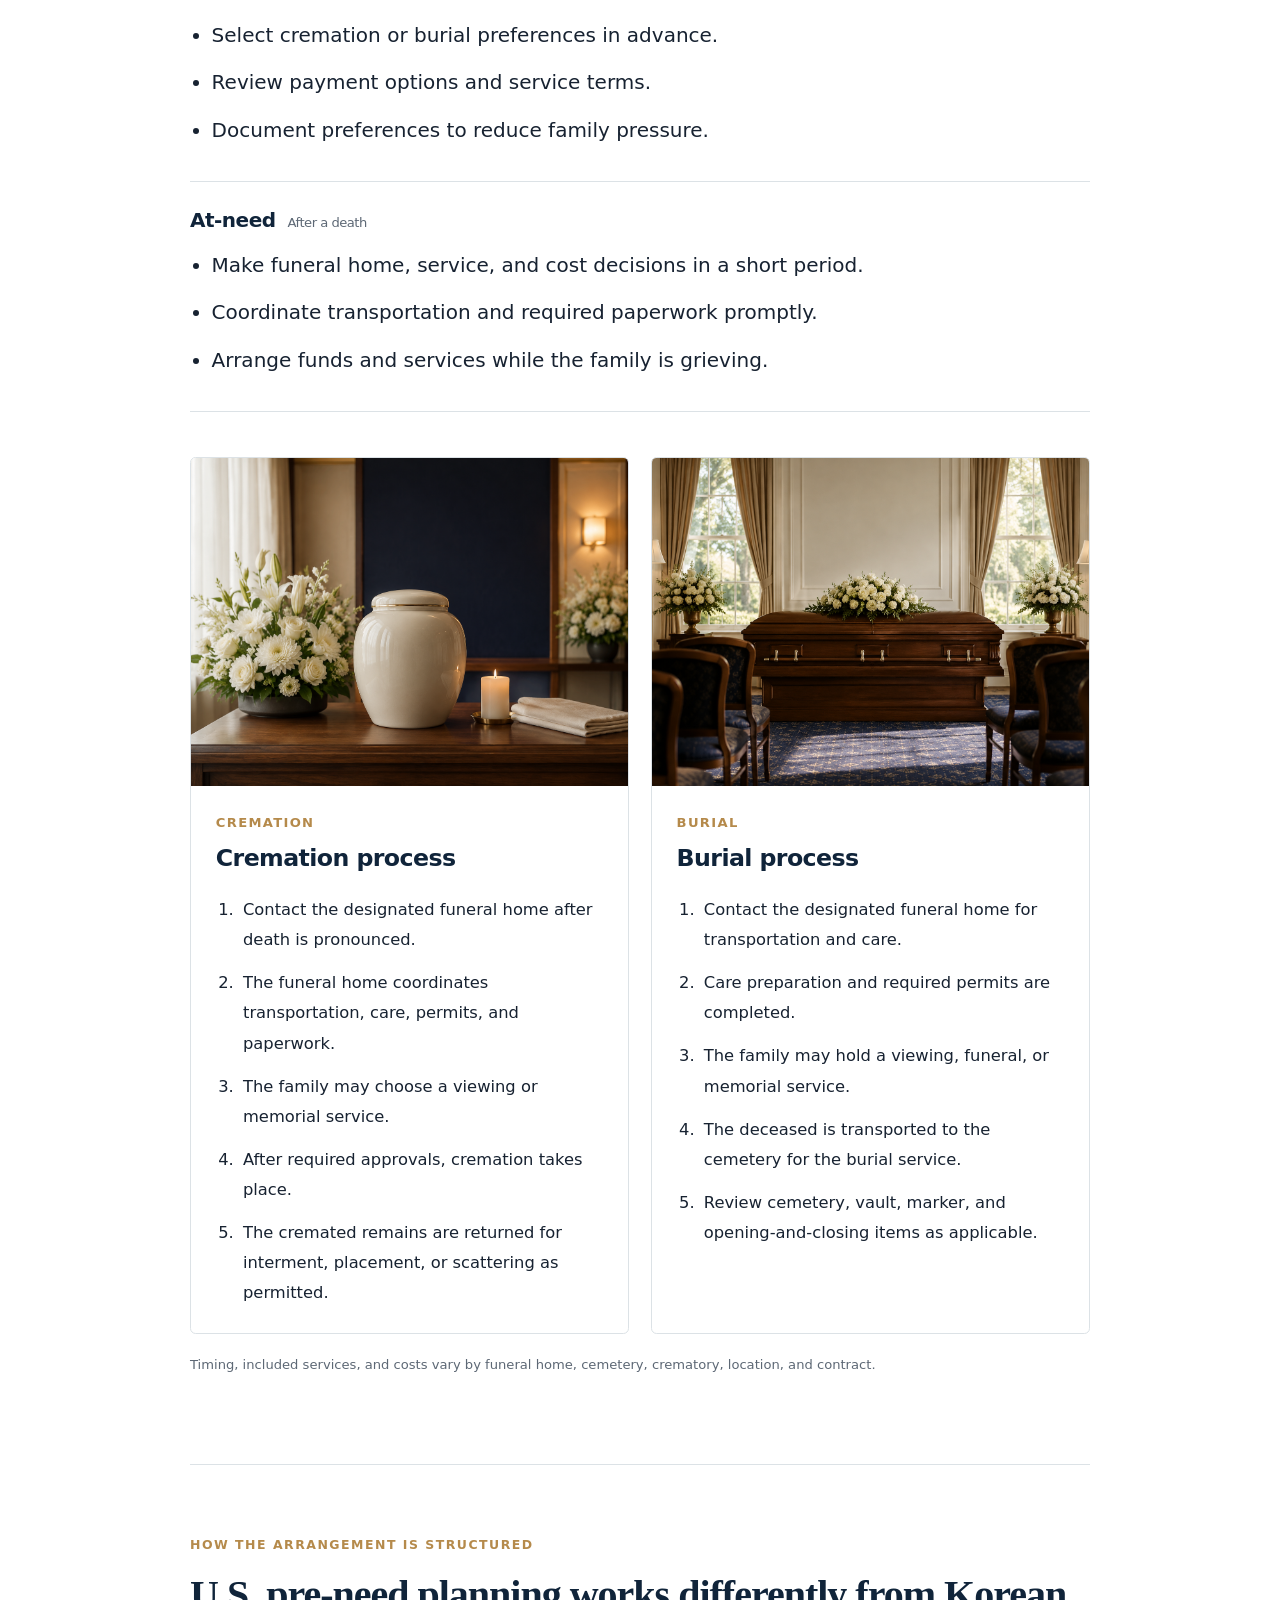
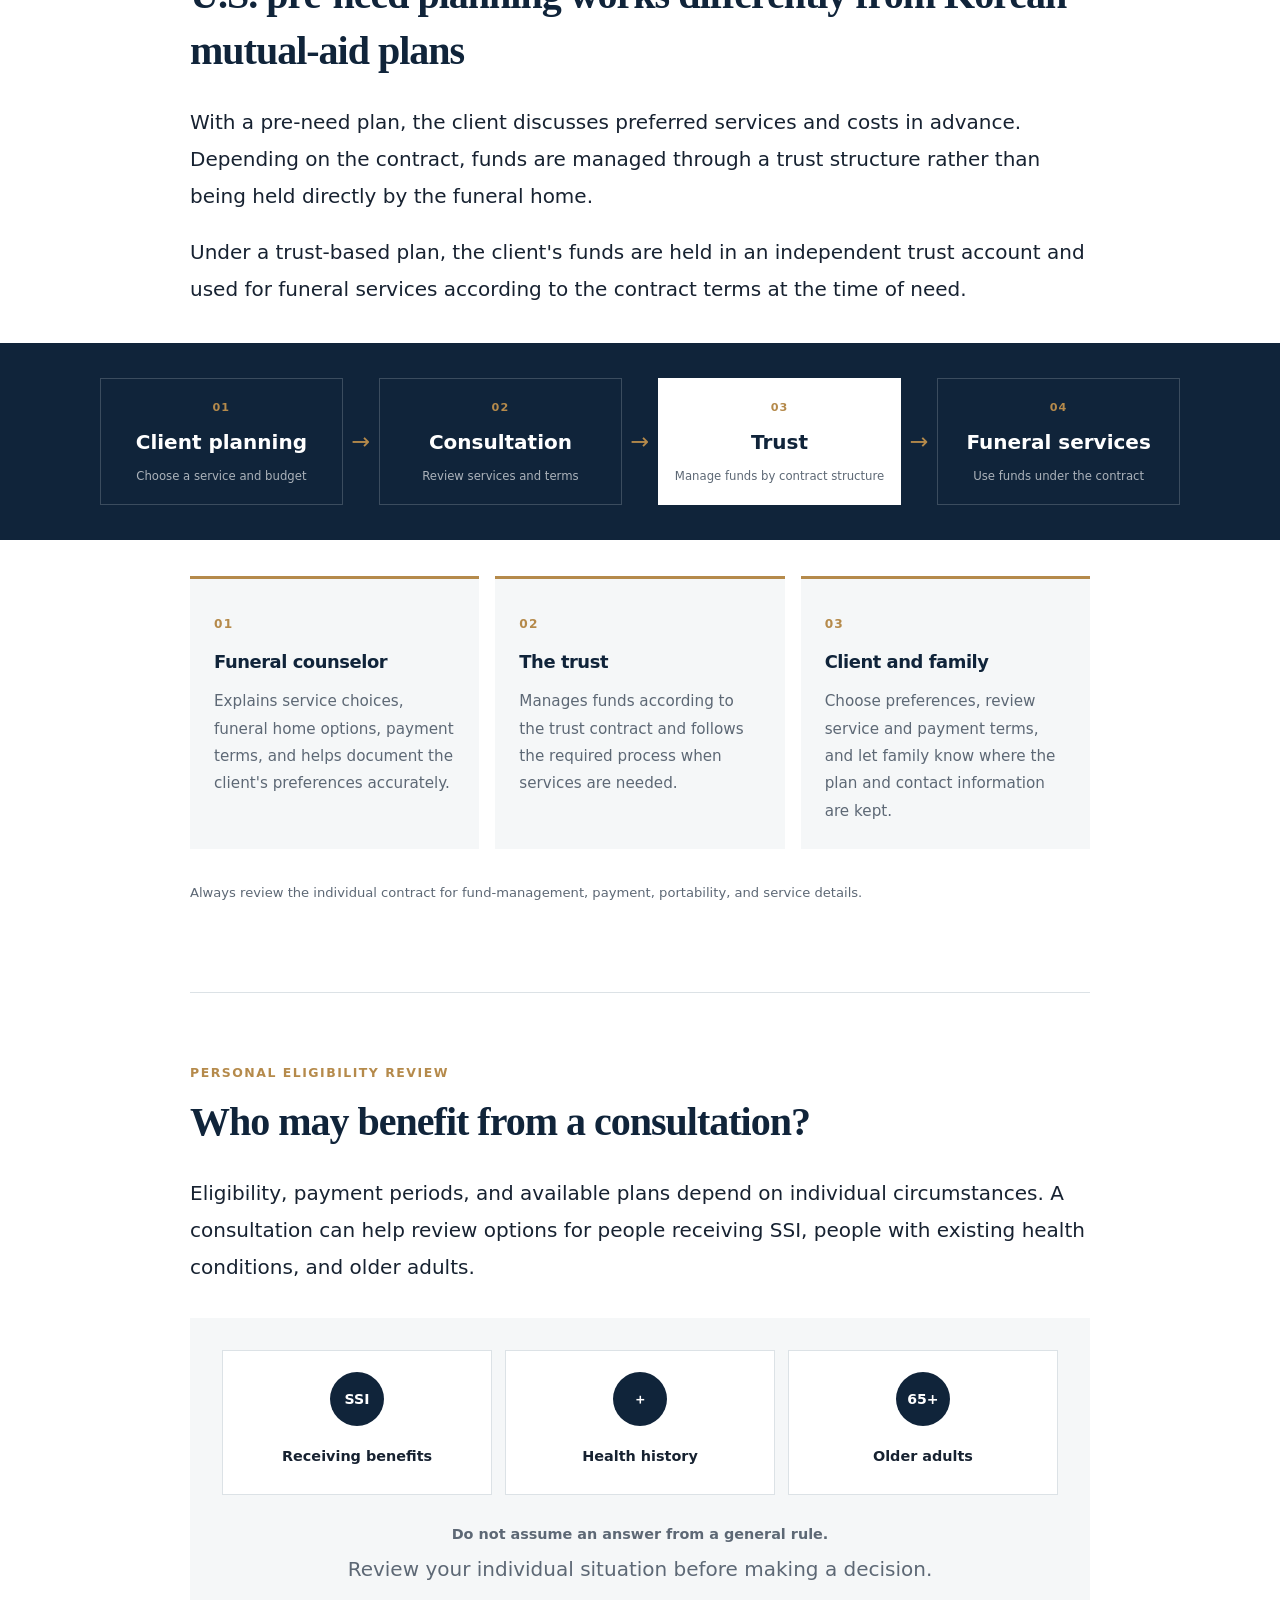
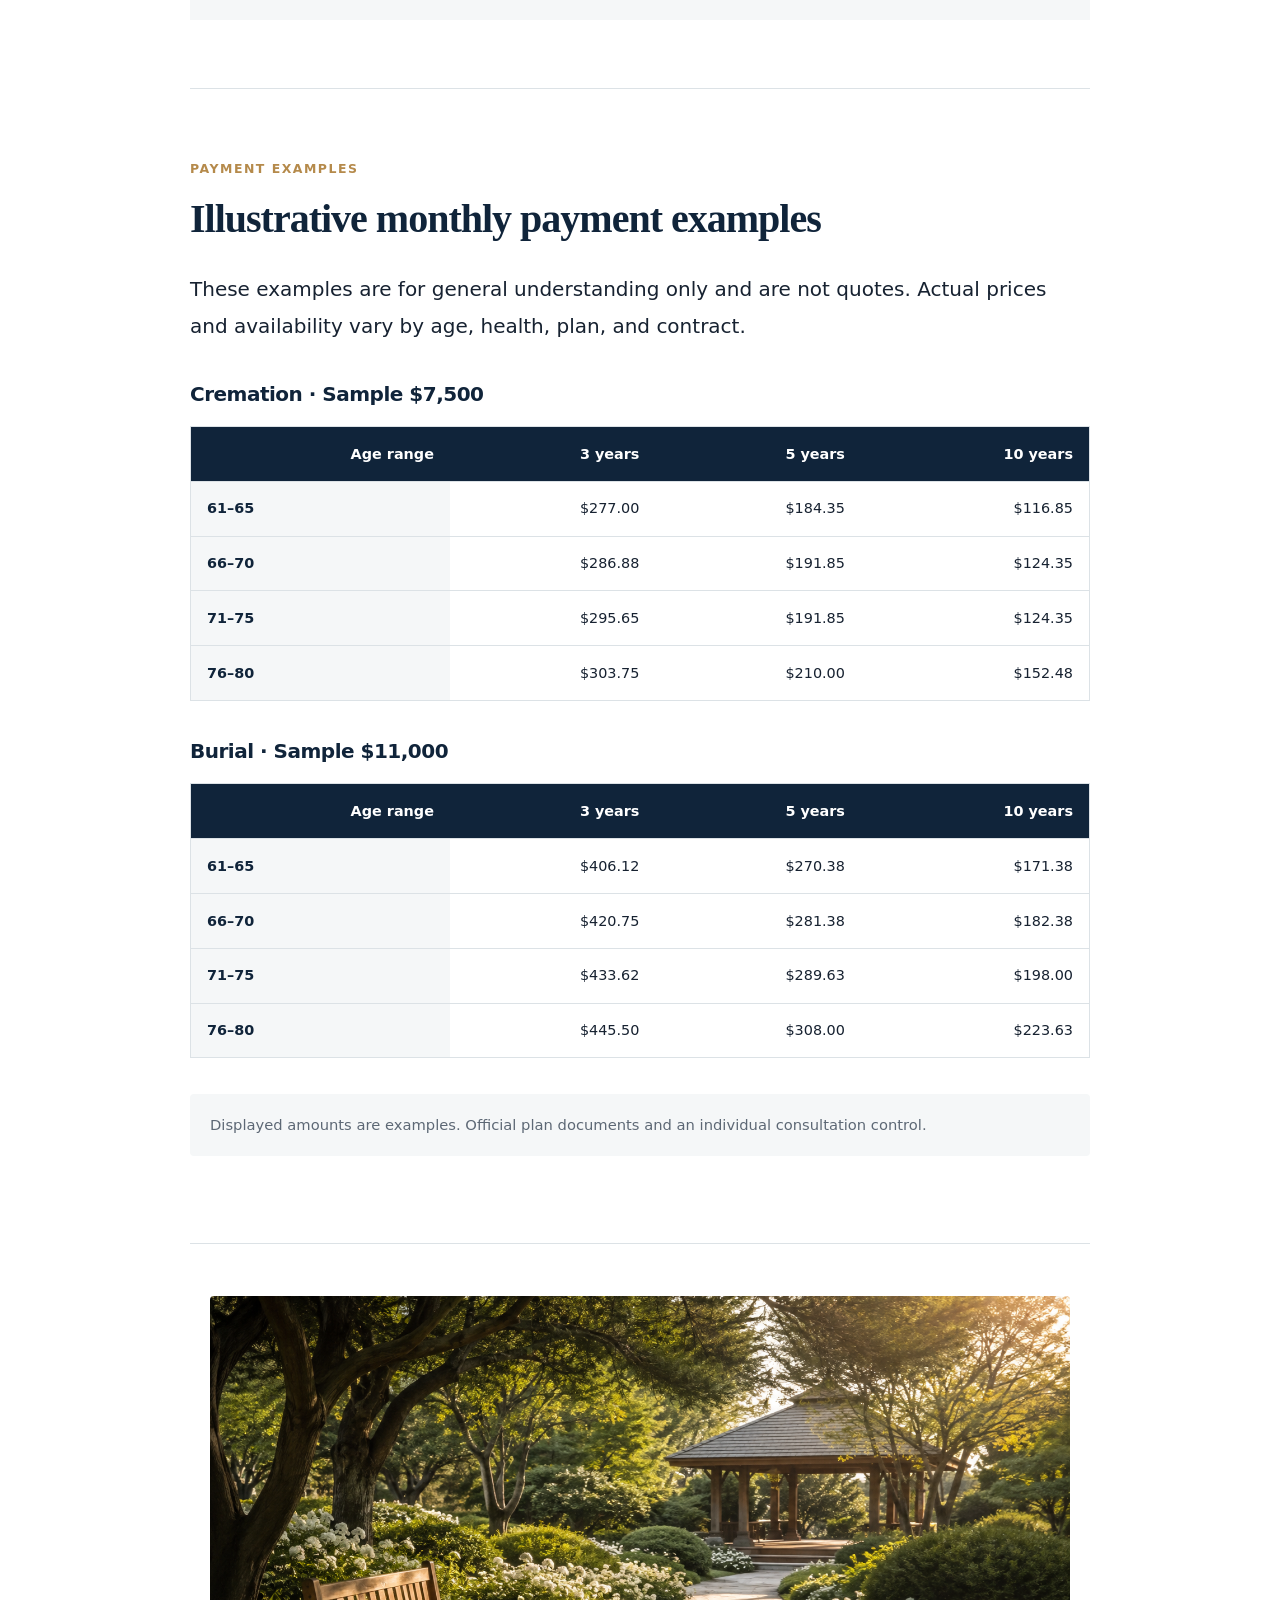
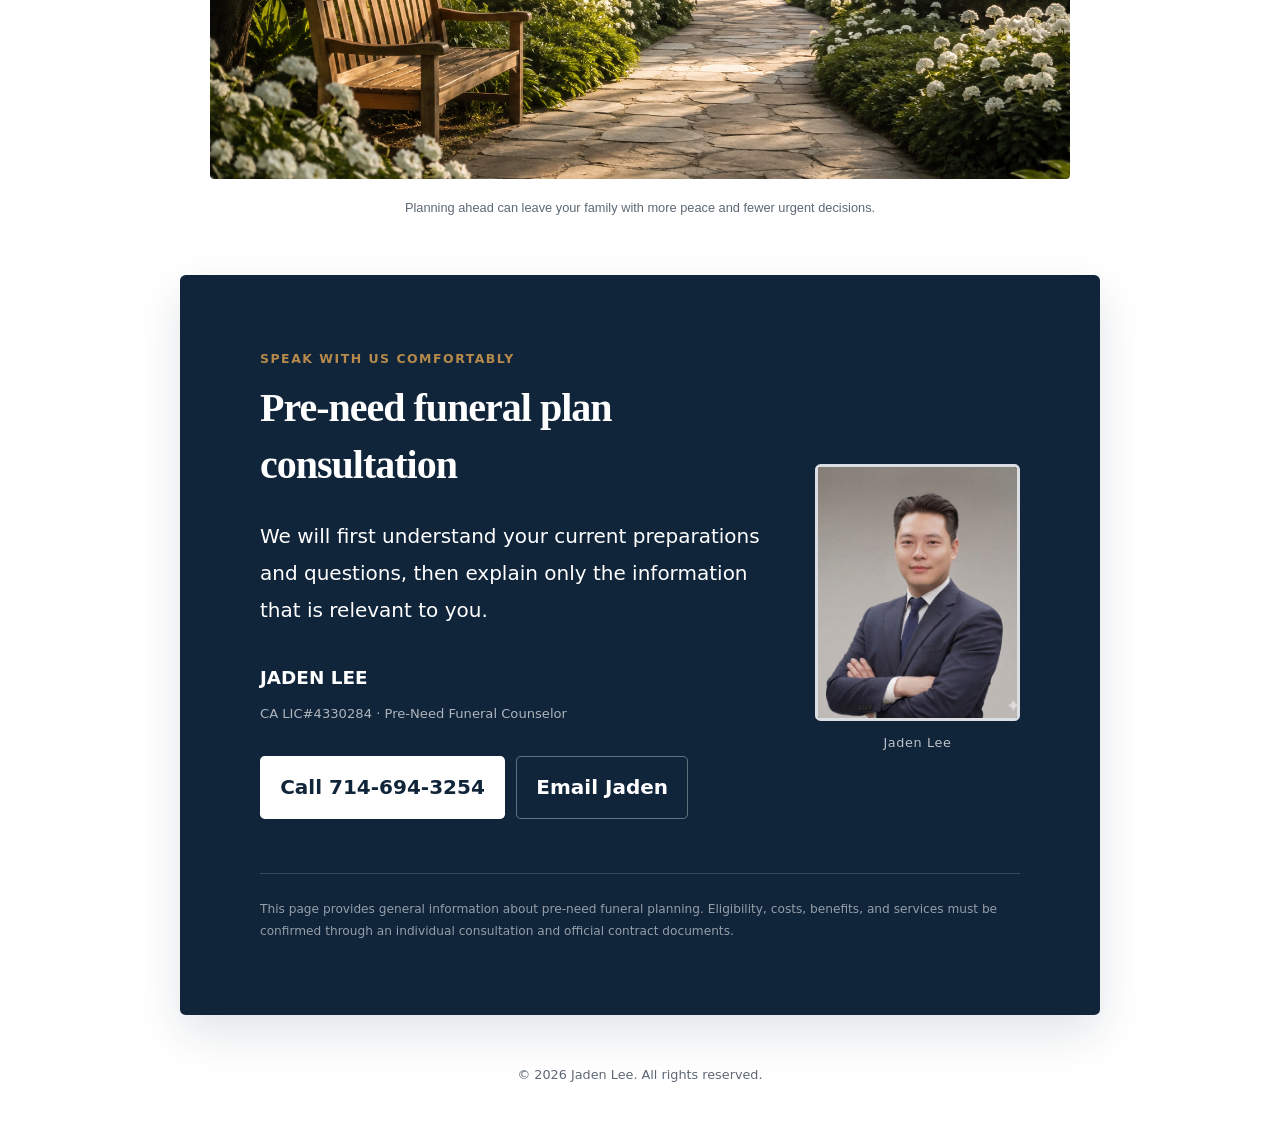
==== commit 220f2d26: "Remove NGL references, unify on Trust structure" ====
--- a/en/index.html
+++ b/en/index.html
@@ -47,9 +47,9 @@
         </section>
         <section id="system" aria-labelledby="system-title">
           <p class="section-kicker">How the arrangement is structured</p><h2 id="system-title">U.S. pre-need planning works differently from Korean mutual-aid plans</h2>
-          <p>With a pre-need plan, the client discusses preferred services and costs in advance. Depending on the contract, funds may be managed through an insurance company or a trust structure rather than being held directly by the funeral home.</p><p>NGL Insurance Company was established in 1909 and has operated for more than a century. In an NGL insurance-based plan, funds are managed under the insurance contract; in a trust-based plan, funds are held and managed in trust.</p>
-          <div class="fund-flow" role="img" aria-label="Client planning, consultation, fund management, and funeral service flow"><div><span>01</span><strong>Client planning</strong><small>Choose a service and budget</small></div><i aria-hidden="true">→</i><div><span>02</span><strong>Consultation</strong><small>Review services and terms</small></div><i aria-hidden="true">→</i><div class="fund-center"><span>03</span><strong>NGL · Trust</strong><small>Manage funds by contract structure</small></div><i aria-hidden="true">→</i><div><span>04</span><strong>Funeral services</strong><small>Use funds under the contract</small></div></div>
-          <div class="role-grid"><article><span>01</span><h3>Funeral counselor</h3><p>Explains service choices, funeral home options, payment terms, and helps document the client's preferences accurately.</p></article><article><span>02</span><h3>NGL or a trust</h3><p>Manages funds according to the selected insurance or trust contract and follows the required process when services are needed.</p></article><article><span>03</span><h3>Client and family</h3><p>Choose preferences, review service and payment terms, and let family know where the plan and contact information are kept.</p></article></div>
+          <p>With a pre-need plan, the client discusses preferred services and costs in advance. Depending on the contract, funds are managed through a trust structure rather than being held directly by the funeral home.</p><p>Under a trust-based plan, the client's funds are held in an independent trust account and used for funeral services according to the contract terms at the time of need.</p>
+          <div class="fund-flow" role="img" aria-label="Client planning, consultation, fund management, and funeral service flow"><div><span>01</span><strong>Client planning</strong><small>Choose a service and budget</small></div><i aria-hidden="true">→</i><div><span>02</span><strong>Consultation</strong><small>Review services and terms</small></div><i aria-hidden="true">→</i><div class="fund-center"><span>03</span><strong>Trust</strong><small>Manage funds by contract structure</small></div><i aria-hidden="true">→</i><div><span>04</span><strong>Funeral services</strong><small>Use funds under the contract</small></div></div>
+          <div class="role-grid"><article><span>01</span><h3>Funeral counselor</h3><p>Explains service choices, funeral home options, payment terms, and helps document the client's preferences accurately.</p></article><article><span>02</span><h3>The trust</h3><p>Manages funds according to the trust contract and follows the required process when services are needed.</p></article><article><span>03</span><h3>Client and family</h3><p>Choose preferences, review service and payment terms, and let family know where the plan and contact information are kept.</p></article></div>
           <p class="source-note">Always review the individual contract for fund-management, payment, portability, and service details.</p>
         </section>
         <section id="eligibility" aria-labelledby="eligibility-title"><p class="section-kicker">Personal eligibility review</p><h2 id="eligibility-title">Who may benefit from a consultation?</h2><p>Eligibility, payment periods, and available plans depend on individual circumstances. A consultation can help review options for people receiving SSI, people with existing health conditions, and older adults.</p><div class="eligibility-visual"><div><span>SSI</span><strong>Receiving benefits</strong></div><div><span>＋</span><strong>Health history</strong></div><div><span>65+</span><strong>Older adults</strong></div><p><strong>Do not assume an answer from a general rule.</strong><br>Review your individual situation before making a decision.</p></div></section>
